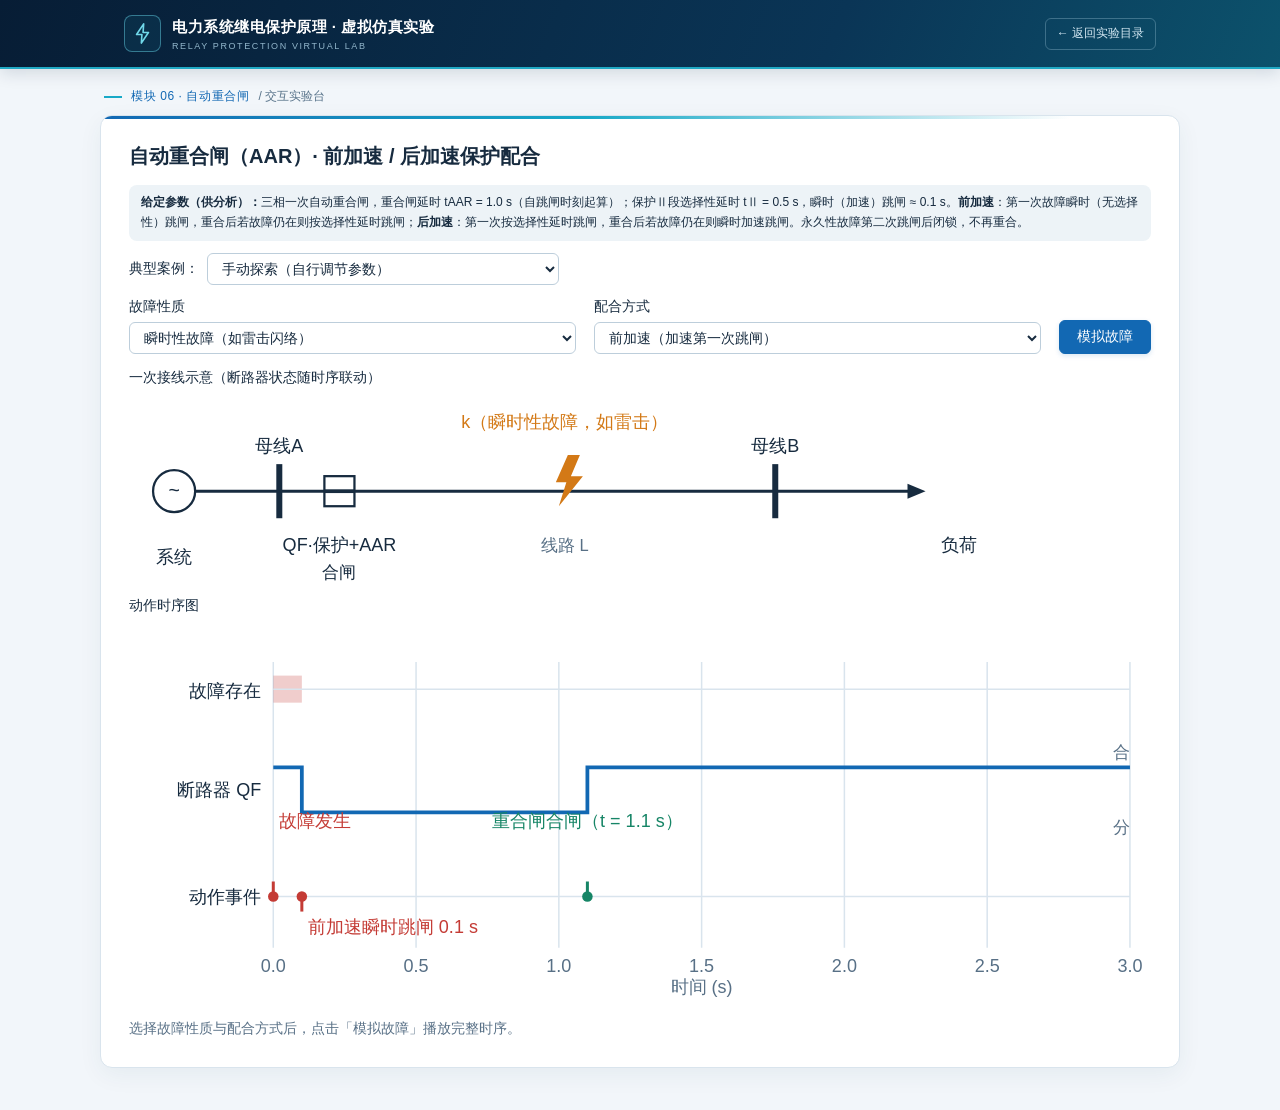
==== aar.html @ 5730e4c5 "feat: 增加仿真静态文件" ====
﻿<!doctype>
<html lang="zh-CN">
<head>
<meta charset="utf-8">
<meta name="viewport" content="width=device-width,initial-scale=1">
<meta name="theme-color" content="#08243f">
<title>自动重合闸与加速配合 · 电力系统继电保护原理虚拟仿真</title>
<style>
:root{--background:#f2f6fa;--foreground:#172b3f;--card:#fff;--card-foreground:#172b3f;--muted:#edf3f7;--muted-foreground:#587086;--primary:#1268b3;--primary-foreground:#fff;--border:#d9e4ed;--red:#c43b35;--green:#168566;--orange:#d37916;--accent:#e8f3fa;--accent-foreground:#172b3f;--viz-series-1:#1268b3;--viz-series-2:#e18a23;--viz-series-3:#168566;--viz-series-4:#8555b5;--viz-series-5:#d44b45;--viz-series-6:#168a9e}
*{box-sizing:border-box}
body{margin:0;padding:0 16px 42px;background:var(--background);color:var(--foreground);font-family:"Microsoft YaHei","PingFang SC",sans-serif;font-size:14px;line-height:1.65}
.lab-header{margin:0 -16px;background:linear-gradient(112deg,#071d35,#0a3556 65%,#0c526c);color:#fff;border-bottom:2px solid #20a9c4;box-shadow:0 4px 16px rgba(8,38,62,.14)}
.lab-header-inner{max-width:1080px;margin:auto;padding:15px 24px;display:flex;align-items:center;justify-content:space-between;gap:20px}
.lab-brand{display:flex;align-items:center;gap:11px}.lab-mark{width:37px;height:37px;display:grid;place-items:center;border:1px solid rgba(105,216,235,.45);border-radius:8px;color:#70d8e9;background:rgba(40,181,205,.09)}
.lab-brand b{display:block;font-size:15px;letter-spacing:.5px;font-weight:600}.lab-brand small{display:block;color:#92b6cb;font-size:9px;letter-spacing:1.6px;line-height:1.4}.lab-return{color:#d4e8f3;font-size:12px;text-decoration:none;border:1px solid rgba(180,215,230,.3);border-radius:6px;padding:5px 11px;white-space:nowrap;transition:.15s}.lab-return:hover{background:rgba(255,255,255,.1);border-color:#71d2e4}
.lab-subhead{max-width:1080px;margin:18px auto 0;padding:0 4px;display:flex;align-items:center;gap:9px;color:#58738a;font-size:12px}.lab-subhead:before{content:"";width:18px;height:2px;background:#18a9c7}.lab-subhead span{color:#1268b3;letter-spacing:.6px}
.wrap{max-width:1080px;margin:8px auto 0;background:var(--card);border:1px solid var(--border);border-radius:12px;padding:23px 28px 27px;box-shadow:0 7px 24px rgba(21,63,92,.06);position:relative;overflow:hidden}
.wrap:before{content:"";position:absolute;left:0;right:0;top:0;height:3px;background:linear-gradient(90deg,#1268b3,#18a9c7 45%,transparent 90%)}
h3{margin:3px 0 14px;font-size:20px;font-weight:600;line-height:1.45}.wrap>h3{padding-bottom:12px;border-bottom:1px solid var(--border);color:#103c60}
.text-small{font-size:12px}.text-muted{color:var(--muted-foreground)}.tabular-nums{font-variant-numeric:tabular-nums}.text-end{text-align:right}.text-nowrap{white-space:nowrap}
.table{width:100%;border-collapse:collapse;margin:5px 0 9px}.table-sm td,.table-sm th{padding:6px 9px;border-bottom:1px solid var(--border);text-align:left}.table-sm th{background:#f1f6fa;color:#35566e;font-weight:500}.table-sm tr:last-child td{border-bottom:0}.table-sm th.text-end,.table-sm td.text-end{text-align:right}
.form-range{width:100%;accent-color:var(--primary);cursor:pointer}.form-select{padding:6px 30px 6px 10px;border:1px solid #bdcedb;border-radius:6px;background:#fff;color:var(--foreground);font-family:inherit;font-size:14px;outline:none}.form-select:focus{border-color:var(--primary);box-shadow:0 0 0 3px rgba(18,104,179,.12)}
.form-check{display:inline-flex;align-items:center;gap:5px;cursor:pointer}.form-check-input{accent-color:var(--primary);width:15px;height:15px;margin:0}
.btn{padding:7px 17px;border:1px solid #bdcedb;border-radius:6px;background:#fff;color:var(--foreground);cursor:pointer;font-family:inherit;font-size:14px;transition:background .15s,border-color .15s,box-shadow .15s}.btn:hover{background:#edf5fa;border-color:#7ba9c5}.btn-primary{background:var(--primary);color:var(--primary-foreground);border-color:var(--primary);box-shadow:0 2px 5px rgba(18,104,179,.16)}.btn-primary:hover{background:#0d599c;border-color:#0d599c}.btn:focus-visible{outline:3px solid rgba(24,169,199,.28);outline-offset:2px}.btn-primary:disabled{opacity:.55;cursor:default}
input[type="number"],input[type="text"]{border:1px solid #bdcedb;border-radius:5px;padding:5px 8px;color:var(--foreground);font-family:inherit}input[type="number"]:focus,input[type="text"]:focus{outline:2px solid rgba(18,104,179,.15);border-color:var(--primary)}
@media(max-width:640px){body{padding:0 8px 26px}.lab-header{margin:0 -8px}.lab-header-inner{padding:12px 14px}.lab-brand b{font-size:13px}.lab-brand small{font-size:8px;letter-spacing:1px}.lab-mark{width:32px;height:32px}.lab-return{padding:4px 8px}.wrap{padding:19px 15px 22px}.wrap>h3{font-size:18px}.lab-subhead{padding:0 7px}.table-sm td,.table-sm th{padding:5px}}
</style>
</head>
<body>
<header class="lab-header"><div class="lab-header-inner">
  <div class="lab-brand"><span class="lab-mark"><svg width="23" height="23" viewBox="0 0 24 24" fill="none" aria-hidden="true"><path d="M13.2 2 5.8 13h5.6L10.8 22l7.4-11h-5.6L13.2 2Z" stroke="currentColor" stroke-width="1.7" stroke-linejoin="round"/></svg></span><span><b>电力系统继电保护原理 · 虚拟仿真实验</b><small>RELAY PROTECTION VIRTUAL LAB</small></span></div>
  <a class="lab-return" href="index.html">← 返回实验目录</a>
</div></header>
<div class="lab-subhead"><span>模块 06 · 自动重合闸</span> / 交互实验台</div>
<main class="wrap"><div id="aar-sim">
<style>
#aar-sim .aar-controls{display:flex;flex-wrap:wrap;gap:10px 18px;align-items:flex-end;margin:6px 0 12px}
#aar-sim .aar-field{display:flex;flex-direction:column;gap:4px;flex:1 1 170px;min-width:160px}
#aar-sim .aar-field>span{font-weight:500}
#aar-sim .aar-plabel{font-weight:500;margin:4px 0 6px}
#aar-sim .aar-conc{margin-top:10px;font-weight:500}
#aar-sim .aar-metrics{margin-top:8px;display:flex;flex-direction:column;gap:2px}
#aar-sim .aar-params{background:var(--muted);border-radius:8px;padding:8px 12px;margin:6px 0 12px}
#aar-sim svg{display:block;width:100%;height:auto}
</style>

<h3>自动重合闸（AAR）· 前加速 / 后加速保护配合</h3>

<div class="aar-params text-small"><b>给定参数（供分析）：</b>三相一次自动重合闸，重合闸延时 tAAR = 1.0 s（自跳闸时刻起算）；保护Ⅱ段选择性延时 tⅡ = 0.5 s，瞬时（加速）跳闸 ≈ 0.1 s。<b>前加速</b>：第一次故障瞬时（无选择性）跳闸，重合后若故障仍在则按选择性延时跳闸；<b>后加速</b>：第一次按选择性延时跳闸，重合后若故障仍在则瞬时加速跳闸。永久性故障第二次跳闸后闭锁，不再重合。</div>

<div style="display:flex;flex-wrap:wrap;gap:8px;align-items:center;margin:4px 0 10px">
  <span style="font-weight:500">典型案例：</span>
  <select class="form-select" id="aar-case">
    <option value="">手动探索（自行调节参数）</option>
    <option value="preT">案例1：前加速 + 瞬时性故障（快速恢复）</option>
    <option value="preP">案例2：前加速 + 永久性故障（二次延时跳闸）</option>
    <option value="postT">案例3：后加速 + 瞬时性故障</option>
    <option value="postP">案例4：后加速 + 永久性故障（加速跳闸闭锁）</option>
  </select>
  <span class="text-small" id="aar-case-note" style="flex:1 1 260px"></span>
</div>

<div class="aar-controls">
  <label class="aar-field"><span>故障性质</span>
    <select class="form-select" id="aar-ft">
      <option value="temp" selected>瞬时性故障（如雷击闪络）</option>
      <option value="perm">永久性故障（如倒杆断线）</option>
    </select></label>
  <label class="aar-field"><span>配合方式</span>
    <select class="form-select" id="aar-md">
      <option value="pre" selected>前加速（加速第一次跳闸）</option>
      <option value="post">后加速（加速第二次跳闸）</option>
    </select></label>
  <button type="button" class="btn btn-primary" id="aar-run">模拟故障</button>
</div>

<div class="aar-plabel">一次接线示意（断路器状态随时序联动）</div>
<div id="aar-diagram" role="img" aria-label="重合闸线路接线示意图"></div>
<div class="aar-plabel">动作时序图</div>
<div id="aar-chart" role="img" aria-label="故障、断路器与保护动作时序图"></div>
<div class="aar-metrics text-small" id="aar-metrics"></div>
<div class="aar-conc" id="aar-conc" aria-live="polite">选择故障性质与配合方式后，点击「模拟故障」播放完整时序。</div>
</div>
<script>
(function(){
function el(id){return document.getElementById(id);}
var ui={ft:el('aar-ft'),md:el('aar-md'),run:el('aar-run')};
var out={chart:el('aar-chart'),metrics:el('aar-metrics'),conc:el('aar-conc'),diagram:el('aar-diagram')};
var running=false;
var TMAX=3.0;

function scenario(ft,md){
  if(md==='pre'&&ft==='temp')return{
    fault:[[0,0.1]], qf:[[0,0.1,1],[0.1,1.1,0],[1.1,TMAX,1]],
    events:[{t:0,label:'故障发生',c:'var(--red)'},{t:0.1,label:'前加速瞬时跳闸 0.1 s',c:'var(--red)'},{t:1.1,label:'重合闸合闸（t = 1.1 s）',c:'var(--green)'}],
    first:'0.1 s（瞬时）',second:'—',result:'重合成功，恢复供电',total:'1.1 s'};
  if(md==='pre'&&ft==='perm')return{
    fault:[[0,1.6]], qf:[[0,0.1,1],[0.1,1.1,0],[1.1,1.6,1],[1.6,TMAX,0]],
    events:[{t:0,label:'故障发生',c:'var(--red)'},{t:0.1,label:'前加速瞬时跳闸 0.1 s',c:'var(--red)'},{t:1.1,label:'重合于永久性故障',c:'var(--orange)'},{t:1.6,label:'按选择性延时跳闸 1.6 s，闭锁',c:'var(--red)'}],
    first:'0.1 s（瞬时，无选择性）',second:'1.6 s（0.5 s 延时）',result:'重合失败，闭锁不再重合',total:'—'};
  if(md==='post'&&ft==='temp')return{
    fault:[[0,0.5]], qf:[[0,0.5,1],[0.5,1.5,0],[1.5,TMAX,1]],
    events:[{t:0,label:'故障发生',c:'var(--red)'},{t:0.5,label:'选择性延时跳闸 0.5 s',c:'var(--red)'},{t:1.5,label:'重合闸合闸（t = 1.5 s）',c:'var(--green)'}],
    first:'0.5 s（选择性延时）',second:'—',result:'重合成功，恢复供电',total:'1.5 s'};
  return{
    fault:[[0,1.6]], qf:[[0,0.5,1],[0.5,1.5,0],[1.5,1.6,1],[1.6,TMAX,0]],
    events:[{t:0,label:'故障发生',c:'var(--red)'},{t:0.5,label:'选择性延时跳闸 0.5 s',c:'var(--red)'},{t:1.5,label:'重合于永久性故障',c:'var(--orange)'},{t:1.6,label:'后加速瞬时跳闸 1.6 s，闭锁',c:'var(--red)'}],
    first:'0.5 s（选择性延时）',second:'1.6 s（重合后再经 0.1 s）',result:'重合失败，闭锁不再重合',total:'—'};
}

function renderDiagram(sc,cursor){
  var closed=true;
  if(cursor!==null){
    sc.qf.forEach(function(seg){ if(cursor>=seg[0]&&cursor<seg[1])closed=seg[2]===1; });
  }
  var y=64, perm=ui.ft.value==='perm';
  var showFault=perm||cursor===null;
  if(!perm&&cursor!==null)sc.fault.forEach(function(f){if(cursor>=f[0]&&cursor<f[1])showFault=true;});
  var col=closed?'var(--foreground)':'var(--red)';
  var blade=closed?'M130,'+y+' L150,'+y:'M130,'+y+' L146,48';
  var s='<svg viewBox="0 0 680 130" role="img" aria-label="重合闸线路接线图">';
  s+='<circle cx="30" cy="'+y+'" r="14" fill="none" stroke="var(--foreground)" stroke-width="1.5"/>';
  s+='<text x="30" y="'+(y+4)+'" text-anchor="middle" font-size="13" fill="var(--foreground)">~</text>';
  s+='<text x="30" y="112" text-anchor="middle" font-size="12" fill="var(--foreground)">系统</text>';
  s+='<line x1="44" y1="'+y+'" x2="100" y2="'+y+'" stroke="var(--foreground)" stroke-width="2"/>';
  s+='<line x1="100" y1="46" x2="100" y2="82" stroke="var(--foreground)" stroke-width="4"/>';
  s+='<text x="100" y="38" text-anchor="middle" font-size="12" fill="var(--foreground)">母线A</text>';
  s+='<line x1="100" y1="'+y+'" x2="130" y2="'+y+'" stroke="var(--foreground)" stroke-width="2"/>';
  s+='<rect x="130" y="'+(y-10)+'" width="20" height="20" fill="none" stroke="'+col+'" stroke-width="1.5"/>';
  s+='<path d="'+blade+'" stroke="'+col+'" stroke-width="2.5" fill="none"/>';
  s+='<text x="140" y="104" text-anchor="middle" font-size="12" fill="var(--foreground)">QF·保护+AAR</text>';
  s+='<text x="140" y="122" text-anchor="middle" font-size="11" fill="'+col+'">'+(closed?'合闸':'分闸')+'</text>';
  s+='<line x1="150" y1="'+y+'" x2="430" y2="'+y+'" stroke="var(--foreground)" stroke-width="2"/>';
  s+='<text x="290" y="104" text-anchor="middle" font-size="11" fill="var(--muted-foreground)">线路 L</text>';
  s+='<line x1="430" y1="46" x2="430" y2="82" stroke="var(--foreground)" stroke-width="4"/>';
  s+='<text x="430" y="38" text-anchor="middle" font-size="12" fill="var(--foreground)">母线B</text>';
  s+='<line x1="430" y1="'+y+'" x2="520" y2="'+y+'" stroke="var(--foreground)" stroke-width="2"/>';
  s+='<polygon points="530,'+y+' 518,'+(y-5)+' 518,'+(y+5)+'" fill="var(--foreground)"/>';
  s+='<text x="552" y="104" text-anchor="middle" font-size="12" fill="var(--foreground)">负荷</text>';
  if(perm){
    s+='<line x1="284" y1="'+(y-7)+'" x2="296" y2="'+(y+7)+'" stroke="var(--red)" stroke-width="2.5"/>';
    s+='<line x1="284" y1="'+(y+7)+'" x2="296" y2="'+(y-7)+'" stroke="var(--red)" stroke-width="2.5"/>';
    s+='<text x="290" y="22" text-anchor="middle" font-size="12" fill="var(--red)">k（永久性故障）</text>';
  }else if(showFault){
    s+='<polygon points="292,'+(y-24)+' 284,'+(y-6)+' 291,'+(y-6)+' 286,'+(y+10)+' 302,'+(y-10)+' 294,'+(y-10)+' 300,'+(y-24)+'" fill="var(--orange)"/>';
    s+='<text x="290" y="22" text-anchor="middle" font-size="12" fill="var(--orange)">k（瞬时性故障，如雷击）</text>';
  }
  s+='</svg>';
  out.diagram.innerHTML=s;
}

function render(sc,cursor){
  renderDiagram(sc,cursor);
  var W=680,H=250,ml=96,mr=14,mt=26,mb=34;
  function px(t){return ml+t/TMAX*(W-ml-mr);}
  var yFault=44, yQfHi=96, yQfLo=126, yEvt=182;
  var s='<svg viewBox="0 0 '+W+' '+H+'" role="img" aria-label="动作时序图">';
  var i;
  for(i=0;i<=6;i++){
    var t=i*0.5;
    s+='<line x1="'+px(t)+'" y1="'+mt+'" x2="'+px(t)+'" y2="'+(H-mb)+'" stroke="var(--border)" stroke-width="1"/>';
    s+='<text x="'+px(t)+'" y="'+(H-mb+16)+'" text-anchor="middle" font-size="12" fill="var(--muted-foreground)">'+t.toFixed(1)+'</text>';
  }
  s+='<text x="'+((ml+W-mr)/2)+'" y="'+(H-4)+'" text-anchor="middle" font-size="12" fill="var(--muted-foreground)">时间 (s)</text>';
  s+='<text x="'+(ml-8)+'" y="'+(yFault+5)+'" text-anchor="end" font-size="12" fill="var(--foreground)">故障存在</text>';
  s+='<text x="'+(ml-8)+'" y="'+((yQfHi+yQfLo)/2+4)+'" text-anchor="end" font-size="12" fill="var(--foreground)">断路器 QF</text>';
  s+='<text x="'+(ml-8)+'" y="'+(yEvt+4)+'" text-anchor="end" font-size="12" fill="var(--foreground)">动作事件</text>';
  sc.fault.forEach(function(f){
    s+='<rect x="'+px(f[0])+'" y="'+(yFault-9)+'" width="'+(px(f[1])-px(f[0]))+'" height="18" fill="var(--red)" fill-opacity="0.25"/>';
  });
  s+='<line x1="'+ml+'" y1="'+yFault+'" x2="'+(W-mr)+'" y2="'+yFault+'" stroke="var(--border)" stroke-width="1"/>';
  var d='';
  sc.qf.forEach(function(seg,i){
    var y=seg[2]?yQfHi:yQfLo;
    if(i===0){d='M'+px(seg[0])+','+y;}else{d+='L'+px(seg[0])+','+y;}
    d+='L'+px(seg[1])+','+y;
  });
  s+='<path d="'+d+'" fill="none" stroke="var(--viz-series-1)" stroke-width="2.5"/>';
  s+='<text x="'+(W-mr)+'" y="'+(yQfHi-6)+'" text-anchor="end" font-size="11" fill="var(--muted-foreground)">合</text>';
  s+='<text x="'+(W-mr)+'" y="'+(yQfLo+14)+'" text-anchor="end" font-size="11" fill="var(--muted-foreground)">分</text>';
  s+='<line x1="'+ml+'" y1="'+yEvt+'" x2="'+(W-mr)+'" y2="'+yEvt+'" stroke="var(--border)" stroke-width="1"/>';
  sc.events.forEach(function(ev,i){
    var show=cursor===null||ev.t<=cursor;
    if(!show)return;
    var up=i%2===0;
    var ly=up?(yEvt-46):(yEvt+24);
    s+='<line x1="'+px(ev.t)+'" y1="'+yEvt+'" x2="'+px(ev.t)+'" y2="'+(up?(yEvt-10):(yEvt+10))+'" stroke="'+ev.c+'" stroke-width="2"/>';
    s+='<circle cx="'+px(ev.t)+'" cy="'+yEvt+'" r="3.5" fill="'+ev.c+'"/>';
    var anch=px(ev.t)>W-mr-90?'end':(px(ev.t)<ml+70?'start':'middle');
    var tx=anch==='end'?px(ev.t)-4:(anch==='start'?px(ev.t)+4:px(ev.t));
    s+='<text x="'+tx+'" y="'+ly+'" text-anchor="'+anch+'" font-size="12" fill="'+ev.c+'">'+ev.label+'</text>';
  });
  if(cursor!==null){
    s+='<line x1="'+px(cursor)+'" y1="'+mt+'" x2="'+px(cursor)+'" y2="'+(H-mb)+'" stroke="var(--foreground)" stroke-opacity="0.5" stroke-width="1.5"/>';
  }
  s+='</svg>';
  out.chart.innerHTML=s;
}

function analysis(sc,ft,md){
  out.metrics.innerHTML='<div>第一次故障切除时间：<b>'+sc.first+'</b>'+(sc.second==='—'?'':'；第二次故障切除时刻（自初次故障起）：<b>'+sc.second+'</b>')+'</div>'+
    '<div>重合结果：<b>'+sc.result+'</b>'+(sc.total==='—'?'':'；恢复正常供电用时 ≈ '+sc.total)+'</div>';
  var t;
  if(md==='pre'&&ft==='temp')t='前加速 + 瞬时性故障：第一次跳闸无延时，全线快速切除，重合成功——前加速的优点是快速，代价是第一次跳闸无选择性（可能越级、扩大瞬时停电范围）。';
  else if(md==='pre')t='前加速 + 永久性故障：第一次仍瞬时跳闸，但重合后需按选择性 0.5 s 延时再次跳闸——永久性故障切除变慢，且重合于故障对设备冲击大，这是前加速的缺点。';
  else if(ft==='temp')t='后加速 + 瞬时性故障：第一次按选择性 0.5 s 延时跳闸，保证了选择性，但瞬时性故障切除较慢、重合成功也相应推迟。';
  else t='后加速 + 永久性故障：第一次按选择性跳闸，重合后故障仍在则瞬时加速跳闸并闭锁——既有选择性，又能快速切除永久性故障，是 35 kV 以上线路常用方式。';
  out.conc.style.color='var(--foreground)';
  out.conc.textContent=t;
}
function refresh(){
  var sc=scenario(ui.ft.value,ui.md.value);
  render(sc,null);
  out.metrics.innerHTML='';
  out.conc.style.color='var(--muted-foreground)';
  out.conc.textContent='选择故障性质与配合方式后，点击「模拟故障」播放完整时序。';
}
function runSim(){
  if(running)return;
  running=true;ui.run.disabled=true;
  var ft=ui.ft.value, md=ui.md.value;
  var sc=scenario(ft,md);
  out.metrics.innerHTML='';
  out.conc.style.color='var(--foreground)';
  out.conc.textContent='时序播放中……';
  var dur=4200;
  var reduce=window.matchMedia&&window.matchMedia('(prefers-reduced-motion: reduce)').matches;
  if(reduce){render(sc,TMAX);analysis(sc,ft,md);running=false;ui.run.disabled=false;return;}
  var start=null;
  function frame(ts){
    if(start===null)start=ts;
    var cursor=Math.min((ts-start)/dur*TMAX,TMAX);
    render(sc,cursor);
    if(cursor<TMAX){requestAnimationFrame(frame);}
    else{analysis(sc,ft,md);running=false;ui.run.disabled=false;}
  }
  requestAnimationFrame(frame);
}
ui.ft.addEventListener('change',refresh);
ui.md.addEventListener('change',refresh);
var CASES={
  preT:{v:{ft:'temp',md:'pre'},note:'观察要点：第一次 0.1 s 瞬时跳闸，1.1 s 重合成功。前加速用“无选择性”换取全线快速切除。思考：哪些网络允许这样牺牲选择性？'},
  preP:{v:{ft:'perm',md:'pre'},note:'观察要点：重合于永久性故障后，第二次只能按选择性 0.5 s 延时跳闸，切除反而变慢，且重合冲击一次设备。思考：为什么前加速不适合高电压等级主网？'},
  postT:{v:{ft:'temp',md:'post'},note:'观察要点：第一次按选择性 0.5 s 跳闸，重合成功。与案例1对比：恢复供电慢了多少？选择性得到了什么保证？'},
  postP:{v:{ft:'perm',md:'post'},note:'观察要点：重合后故障仍在，后加速经约 0.1 s 跳闸并闭锁。对比案例2：第二次故障持续时间由 0.5 s 缩短到 0.1 s。思考：为什么后加速应用更广？'}
};
var caseEl=el('aar-case'), caseNote=el('aar-case-note');
caseEl.addEventListener('change',function(){
  var v=caseEl.value;
  if(!v){caseNote.textContent='';return;}
  var P=CASES[v];
  ui.ft.value=P.v.ft; ui.md.value=P.v.md;
  caseNote.textContent=P.note;
  refresh(); runSim();
});
ui.run.addEventListener('click',runSim);
refresh();
})();
</script>

</main>
</body>
</html>
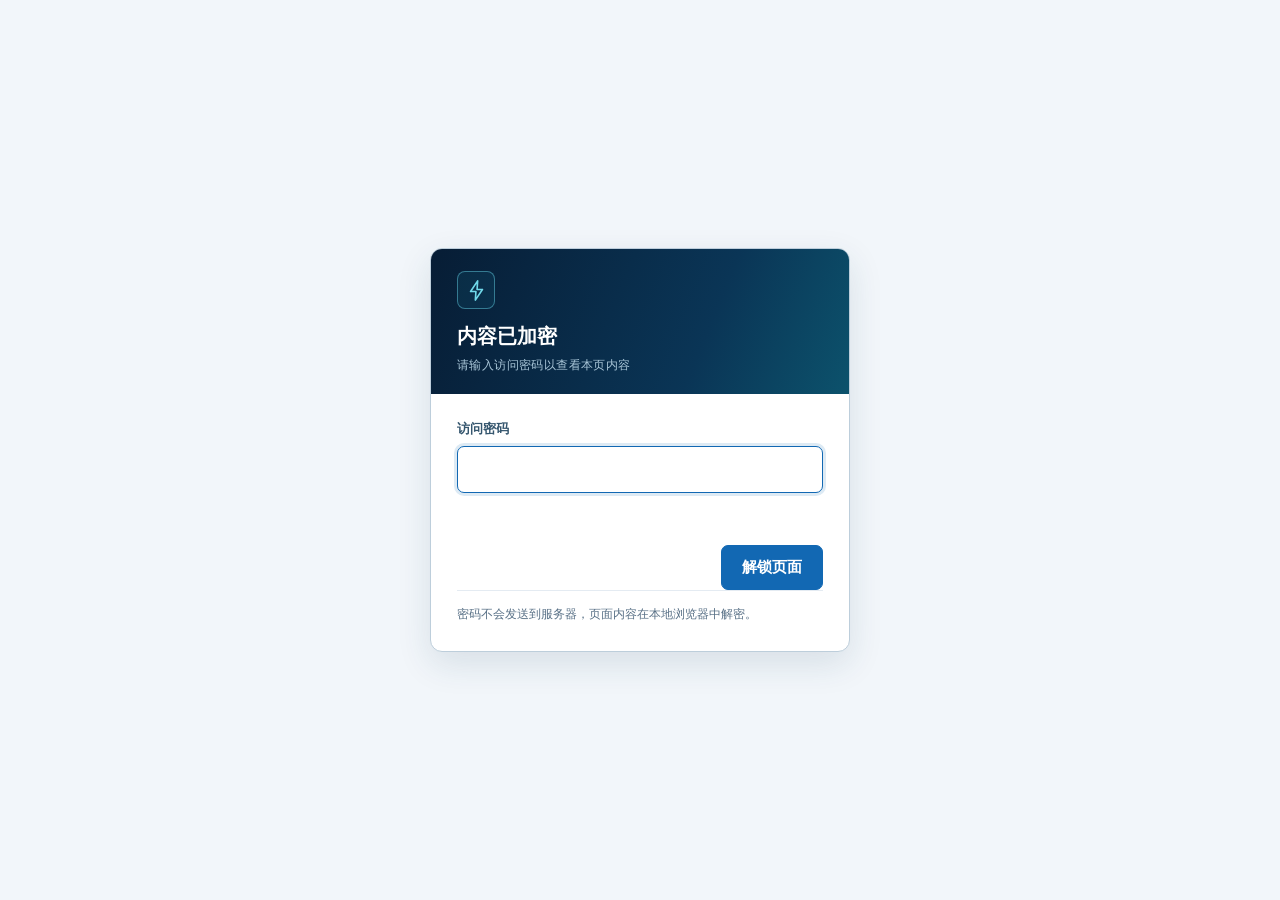
==== commit b711ed77: "feat: 推送加密版本" ====
--- a/aar.html
+++ b/aar.html
@@ -1,263 +1,36 @@
-﻿<!doctype>
+<!doctype html>
 <html lang="zh-CN">
 <head>
 <meta charset="utf-8">
 <meta name="viewport" content="width=device-width,initial-scale=1">
-<meta name="theme-color" content="#08243f">
-<title>自动重合闸与加速配合 · 电力系统继电保护原理虚拟仿真</title>
-<style>
-:root{--background:#f2f6fa;--foreground:#172b3f;--card:#fff;--card-foreground:#172b3f;--muted:#edf3f7;--muted-foreground:#587086;--primary:#1268b3;--primary-foreground:#fff;--border:#d9e4ed;--red:#c43b35;--green:#168566;--orange:#d37916;--accent:#e8f3fa;--accent-foreground:#172b3f;--viz-series-1:#1268b3;--viz-series-2:#e18a23;--viz-series-3:#168566;--viz-series-4:#8555b5;--viz-series-5:#d44b45;--viz-series-6:#168a9e}
-*{box-sizing:border-box}
-body{margin:0;padding:0 16px 42px;background:var(--background);color:var(--foreground);font-family:"Microsoft YaHei","PingFang SC",sans-serif;font-size:14px;line-height:1.65}
-.lab-header{margin:0 -16px;background:linear-gradient(112deg,#071d35,#0a3556 65%,#0c526c);color:#fff;border-bottom:2px solid #20a9c4;box-shadow:0 4px 16px rgba(8,38,62,.14)}
-.lab-header-inner{max-width:1080px;margin:auto;padding:15px 24px;display:flex;align-items:center;justify-content:space-between;gap:20px}
-.lab-brand{display:flex;align-items:center;gap:11px}.lab-mark{width:37px;height:37px;display:grid;place-items:center;border:1px solid rgba(105,216,235,.45);border-radius:8px;color:#70d8e9;background:rgba(40,181,205,.09)}
-.lab-brand b{display:block;font-size:15px;letter-spacing:.5px;font-weight:600}.lab-brand small{display:block;color:#92b6cb;font-size:9px;letter-spacing:1.6px;line-height:1.4}.lab-return{color:#d4e8f3;font-size:12px;text-decoration:none;border:1px solid rgba(180,215,230,.3);border-radius:6px;padding:5px 11px;white-space:nowrap;transition:.15s}.lab-return:hover{background:rgba(255,255,255,.1);border-color:#71d2e4}
-.lab-subhead{max-width:1080px;margin:18px auto 0;padding:0 4px;display:flex;align-items:center;gap:9px;color:#58738a;font-size:12px}.lab-subhead:before{content:"";width:18px;height:2px;background:#18a9c7}.lab-subhead span{color:#1268b3;letter-spacing:.6px}
-.wrap{max-width:1080px;margin:8px auto 0;background:var(--card);border:1px solid var(--border);border-radius:12px;padding:23px 28px 27px;box-shadow:0 7px 24px rgba(21,63,92,.06);position:relative;overflow:hidden}
-.wrap:before{content:"";position:absolute;left:0;right:0;top:0;height:3px;background:linear-gradient(90deg,#1268b3,#18a9c7 45%,transparent 90%)}
-h3{margin:3px 0 14px;font-size:20px;font-weight:600;line-height:1.45}.wrap>h3{padding-bottom:12px;border-bottom:1px solid var(--border);color:#103c60}
-.text-small{font-size:12px}.text-muted{color:var(--muted-foreground)}.tabular-nums{font-variant-numeric:tabular-nums}.text-end{text-align:right}.text-nowrap{white-space:nowrap}
-.table{width:100%;border-collapse:collapse;margin:5px 0 9px}.table-sm td,.table-sm th{padding:6px 9px;border-bottom:1px solid var(--border);text-align:left}.table-sm th{background:#f1f6fa;color:#35566e;font-weight:500}.table-sm tr:last-child td{border-bottom:0}.table-sm th.text-end,.table-sm td.text-end{text-align:right}
-.form-range{width:100%;accent-color:var(--primary);cursor:pointer}.form-select{padding:6px 30px 6px 10px;border:1px solid #bdcedb;border-radius:6px;background:#fff;color:var(--foreground);font-family:inherit;font-size:14px;outline:none}.form-select:focus{border-color:var(--primary);box-shadow:0 0 0 3px rgba(18,104,179,.12)}
-.form-check{display:inline-flex;align-items:center;gap:5px;cursor:pointer}.form-check-input{accent-color:var(--primary);width:15px;height:15px;margin:0}
-.btn{padding:7px 17px;border:1px solid #bdcedb;border-radius:6px;background:#fff;color:var(--foreground);cursor:pointer;font-family:inherit;font-size:14px;transition:background .15s,border-color .15s,box-shadow .15s}.btn:hover{background:#edf5fa;border-color:#7ba9c5}.btn-primary{background:var(--primary);color:var(--primary-foreground);border-color:var(--primary);box-shadow:0 2px 5px rgba(18,104,179,.16)}.btn-primary:hover{background:#0d599c;border-color:#0d599c}.btn:focus-visible{outline:3px solid rgba(24,169,199,.28);outline-offset:2px}.btn-primary:disabled{opacity:.55;cursor:default}
-input[type="number"],input[type="text"]{border:1px solid #bdcedb;border-radius:5px;padding:5px 8px;color:var(--foreground);font-family:inherit}input[type="number"]:focus,input[type="text"]:focus{outline:2px solid rgba(18,104,179,.15);border-color:var(--primary)}
-@media(max-width:640px){body{padding:0 8px 26px}.lab-header{margin:0 -8px}.lab-header-inner{padding:12px 14px}.lab-brand b{font-size:13px}.lab-brand small{font-size:8px;letter-spacing:1px}.lab-mark{width:32px;height:32px}.lab-return{padding:4px 8px}.wrap{padding:19px 15px 22px}.wrap>h3{font-size:18px}.lab-subhead{padding:0 7px}.table-sm td,.table-sm th{padding:5px}}
-</style>
+<meta name="robots" content="noindex,nofollow">
+<title>受保护页面 · 电力系统继电保护原理虚拟仿真</title>
+<link rel="stylesheet" href="assets/gate.css">
 </head>
 <body>
-<header class="lab-header"><div class="lab-header-inner">
-  <div class="lab-brand"><span class="lab-mark"><svg width="23" height="23" viewBox="0 0 24 24" fill="none" aria-hidden="true"><path d="M13.2 2 5.8 13h5.6L10.8 22l7.4-11h-5.6L13.2 2Z" stroke="currentColor" stroke-width="1.7" stroke-linejoin="round"/></svg></span><span><b>电力系统继电保护原理 · 虚拟仿真实验</b><small>RELAY PROTECTION VIRTUAL LAB</small></span></div>
-  <a class="lab-return" href="index.html">← 返回实验目录</a>
-</div></header>
-<div class="lab-subhead"><span>模块 06 · 自动重合闸</span> / 交互实验台</div>
-<main class="wrap"><div id="aar-sim">
-<style>
-#aar-sim .aar-controls{display:flex;flex-wrap:wrap;gap:10px 18px;align-items:flex-end;margin:6px 0 12px}
-#aar-sim .aar-field{display:flex;flex-direction:column;gap:4px;flex:1 1 170px;min-width:160px}
-#aar-sim .aar-field>span{font-weight:500}
-#aar-sim .aar-plabel{font-weight:500;margin:4px 0 6px}
-#aar-sim .aar-conc{margin-top:10px;font-weight:500}
-#aar-sim .aar-metrics{margin-top:8px;display:flex;flex-direction:column;gap:2px}
-#aar-sim .aar-params{background:var(--muted);border-radius:8px;padding:8px 12px;margin:6px 0 12px}
-#aar-sim svg{display:block;width:100%;height:auto}
-</style>
-
-<h3>自动重合闸（AAR）· 前加速 / 后加速保护配合</h3>
-
-<div class="aar-params text-small"><b>给定参数（供分析）：</b>三相一次自动重合闸，重合闸延时 tAAR = 1.0 s（自跳闸时刻起算）；保护Ⅱ段选择性延时 tⅡ = 0.5 s，瞬时（加速）跳闸 ≈ 0.1 s。<b>前加速</b>：第一次故障瞬时（无选择性）跳闸，重合后若故障仍在则按选择性延时跳闸；<b>后加速</b>：第一次按选择性延时跳闸，重合后若故障仍在则瞬时加速跳闸。永久性故障第二次跳闸后闭锁，不再重合。</div>
-
-<div style="display:flex;flex-wrap:wrap;gap:8px;align-items:center;margin:4px 0 10px">
-  <span style="font-weight:500">典型案例：</span>
-  <select class="form-select" id="aar-case">
-    <option value="">手动探索（自行调节参数）</option>
-    <option value="preT">案例1：前加速 + 瞬时性故障（快速恢复）</option>
-    <option value="preP">案例2：前加速 + 永久性故障（二次延时跳闸）</option>
-    <option value="postT">案例3：后加速 + 瞬时性故障</option>
-    <option value="postP">案例4：后加速 + 永久性故障（加速跳闸闭锁）</option>
-  </select>
-  <span class="text-small" id="aar-case-note" style="flex:1 1 260px"></span>
-</div>
-
-<div class="aar-controls">
-  <label class="aar-field"><span>故障性质</span>
-    <select class="form-select" id="aar-ft">
-      <option value="temp" selected>瞬时性故障（如雷击闪络）</option>
-      <option value="perm">永久性故障（如倒杆断线）</option>
-    </select></label>
-  <label class="aar-field"><span>配合方式</span>
-    <select class="form-select" id="aar-md">
-      <option value="pre" selected>前加速（加速第一次跳闸）</option>
-      <option value="post">后加速（加速第二次跳闸）</option>
-    </select></label>
-  <button type="button" class="btn btn-primary" id="aar-run">模拟故障</button>
-</div>
-
-<div class="aar-plabel">一次接线示意（断路器状态随时序联动）</div>
-<div id="aar-diagram" role="img" aria-label="重合闸线路接线示意图"></div>
-<div class="aar-plabel">动作时序图</div>
-<div id="aar-chart" role="img" aria-label="故障、断路器与保护动作时序图"></div>
-<div class="aar-metrics text-small" id="aar-metrics"></div>
-<div class="aar-conc" id="aar-conc" aria-live="polite">选择故障性质与配合方式后，点击「模拟故障」播放完整时序。</div>
-</div>
-<script>
-(function(){
-function el(id){return document.getElementById(id);}
-var ui={ft:el('aar-ft'),md:el('aar-md'),run:el('aar-run')};
-var out={chart:el('aar-chart'),metrics:el('aar-metrics'),conc:el('aar-conc'),diagram:el('aar-diagram')};
-var running=false;
-var TMAX=3.0;
-
-function scenario(ft,md){
-  if(md==='pre'&&ft==='temp')return{
-    fault:[[0,0.1]], qf:[[0,0.1,1],[0.1,1.1,0],[1.1,TMAX,1]],
-    events:[{t:0,label:'故障发生',c:'var(--red)'},{t:0.1,label:'前加速瞬时跳闸 0.1 s',c:'var(--red)'},{t:1.1,label:'重合闸合闸（t = 1.1 s）',c:'var(--green)'}],
-    first:'0.1 s（瞬时）',second:'—',result:'重合成功，恢复供电',total:'1.1 s'};
-  if(md==='pre'&&ft==='perm')return{
-    fault:[[0,1.6]], qf:[[0,0.1,1],[0.1,1.1,0],[1.1,1.6,1],[1.6,TMAX,0]],
-    events:[{t:0,label:'故障发生',c:'var(--red)'},{t:0.1,label:'前加速瞬时跳闸 0.1 s',c:'var(--red)'},{t:1.1,label:'重合于永久性故障',c:'var(--orange)'},{t:1.6,label:'按选择性延时跳闸 1.6 s，闭锁',c:'var(--red)'}],
-    first:'0.1 s（瞬时，无选择性）',second:'1.6 s（0.5 s 延时）',result:'重合失败，闭锁不再重合',total:'—'};
-  if(md==='post'&&ft==='temp')return{
-    fault:[[0,0.5]], qf:[[0,0.5,1],[0.5,1.5,0],[1.5,TMAX,1]],
-    events:[{t:0,label:'故障发生',c:'var(--red)'},{t:0.5,label:'选择性延时跳闸 0.5 s',c:'var(--red)'},{t:1.5,label:'重合闸合闸（t = 1.5 s）',c:'var(--green)'}],
-    first:'0.5 s（选择性延时）',second:'—',result:'重合成功，恢复供电',total:'1.5 s'};
-  return{
-    fault:[[0,1.6]], qf:[[0,0.5,1],[0.5,1.5,0],[1.5,1.6,1],[1.6,TMAX,0]],
-    events:[{t:0,label:'故障发生',c:'var(--red)'},{t:0.5,label:'选择性延时跳闸 0.5 s',c:'var(--red)'},{t:1.5,label:'重合于永久性故障',c:'var(--orange)'},{t:1.6,label:'后加速瞬时跳闸 1.6 s，闭锁',c:'var(--red)'}],
-    first:'0.5 s（选择性延时）',second:'1.6 s（重合后再经 0.1 s）',result:'重合失败，闭锁不再重合',total:'—'};
-}
-
-function renderDiagram(sc,cursor){
-  var closed=true;
-  if(cursor!==null){
-    sc.qf.forEach(function(seg){ if(cursor>=seg[0]&&cursor<seg[1])closed=seg[2]===1; });
-  }
-  var y=64, perm=ui.ft.value==='perm';
-  var showFault=perm||cursor===null;
-  if(!perm&&cursor!==null)sc.fault.forEach(function(f){if(cursor>=f[0]&&cursor<f[1])showFault=true;});
-  var col=closed?'var(--foreground)':'var(--red)';
-  var blade=closed?'M130,'+y+' L150,'+y:'M130,'+y+' L146,48';
-  var s='<svg viewBox="0 0 680 130" role="img" aria-label="重合闸线路接线图">';
-  s+='<circle cx="30" cy="'+y+'" r="14" fill="none" stroke="var(--foreground)" stroke-width="1.5"/>';
-  s+='<text x="30" y="'+(y+4)+'" text-anchor="middle" font-size="13" fill="var(--foreground)">~</text>';
-  s+='<text x="30" y="112" text-anchor="middle" font-size="12" fill="var(--foreground)">系统</text>';
-  s+='<line x1="44" y1="'+y+'" x2="100" y2="'+y+'" stroke="var(--foreground)" stroke-width="2"/>';
-  s+='<line x1="100" y1="46" x2="100" y2="82" stroke="var(--foreground)" stroke-width="4"/>';
-  s+='<text x="100" y="38" text-anchor="middle" font-size="12" fill="var(--foreground)">母线A</text>';
-  s+='<line x1="100" y1="'+y+'" x2="130" y2="'+y+'" stroke="var(--foreground)" stroke-width="2"/>';
-  s+='<rect x="130" y="'+(y-10)+'" width="20" height="20" fill="none" stroke="'+col+'" stroke-width="1.5"/>';
-  s+='<path d="'+blade+'" stroke="'+col+'" stroke-width="2.5" fill="none"/>';
-  s+='<text x="140" y="104" text-anchor="middle" font-size="12" fill="var(--foreground)">QF·保护+AAR</text>';
-  s+='<text x="140" y="122" text-anchor="middle" font-size="11" fill="'+col+'">'+(closed?'合闸':'分闸')+'</text>';
-  s+='<line x1="150" y1="'+y+'" x2="430" y2="'+y+'" stroke="var(--foreground)" stroke-width="2"/>';
-  s+='<text x="290" y="104" text-anchor="middle" font-size="11" fill="var(--muted-foreground)">线路 L</text>';
-  s+='<line x1="430" y1="46" x2="430" y2="82" stroke="var(--foreground)" stroke-width="4"/>';
-  s+='<text x="430" y="38" text-anchor="middle" font-size="12" fill="var(--foreground)">母线B</text>';
-  s+='<line x1="430" y1="'+y+'" x2="520" y2="'+y+'" stroke="var(--foreground)" stroke-width="2"/>';
-  s+='<polygon points="530,'+y+' 518,'+(y-5)+' 518,'+(y+5)+'" fill="var(--foreground)"/>';
-  s+='<text x="552" y="104" text-anchor="middle" font-size="12" fill="var(--foreground)">负荷</text>';
-  if(perm){
-    s+='<line x1="284" y1="'+(y-7)+'" x2="296" y2="'+(y+7)+'" stroke="var(--red)" stroke-width="2.5"/>';
-    s+='<line x1="284" y1="'+(y+7)+'" x2="296" y2="'+(y-7)+'" stroke="var(--red)" stroke-width="2.5"/>';
-    s+='<text x="290" y="22" text-anchor="middle" font-size="12" fill="var(--red)">k（永久性故障）</text>';
-  }else if(showFault){
-    s+='<polygon points="292,'+(y-24)+' 284,'+(y-6)+' 291,'+(y-6)+' 286,'+(y+10)+' 302,'+(y-10)+' 294,'+(y-10)+' 300,'+(y-24)+'" fill="var(--orange)"/>';
-    s+='<text x="290" y="22" text-anchor="middle" font-size="12" fill="var(--orange)">k（瞬时性故障，如雷击）</text>';
-  }
-  s+='</svg>';
-  out.diagram.innerHTML=s;
-}
-
-function render(sc,cursor){
-  renderDiagram(sc,cursor);
-  var W=680,H=250,ml=96,mr=14,mt=26,mb=34;
-  function px(t){return ml+t/TMAX*(W-ml-mr);}
-  var yFault=44, yQfHi=96, yQfLo=126, yEvt=182;
-  var s='<svg viewBox="0 0 '+W+' '+H+'" role="img" aria-label="动作时序图">';
-  var i;
-  for(i=0;i<=6;i++){
-    var t=i*0.5;
-    s+='<line x1="'+px(t)+'" y1="'+mt+'" x2="'+px(t)+'" y2="'+(H-mb)+'" stroke="var(--border)" stroke-width="1"/>';
-    s+='<text x="'+px(t)+'" y="'+(H-mb+16)+'" text-anchor="middle" font-size="12" fill="var(--muted-foreground)">'+t.toFixed(1)+'</text>';
-  }
-  s+='<text x="'+((ml+W-mr)/2)+'" y="'+(H-4)+'" text-anchor="middle" font-size="12" fill="var(--muted-foreground)">时间 (s)</text>';
-  s+='<text x="'+(ml-8)+'" y="'+(yFault+5)+'" text-anchor="end" font-size="12" fill="var(--foreground)">故障存在</text>';
-  s+='<text x="'+(ml-8)+'" y="'+((yQfHi+yQfLo)/2+4)+'" text-anchor="end" font-size="12" fill="var(--foreground)">断路器 QF</text>';
-  s+='<text x="'+(ml-8)+'" y="'+(yEvt+4)+'" text-anchor="end" font-size="12" fill="var(--foreground)">动作事件</text>';
-  sc.fault.forEach(function(f){
-    s+='<rect x="'+px(f[0])+'" y="'+(yFault-9)+'" width="'+(px(f[1])-px(f[0]))+'" height="18" fill="var(--red)" fill-opacity="0.25"/>';
-  });
-  s+='<line x1="'+ml+'" y1="'+yFault+'" x2="'+(W-mr)+'" y2="'+yFault+'" stroke="var(--border)" stroke-width="1"/>';
-  var d='';
-  sc.qf.forEach(function(seg,i){
-    var y=seg[2]?yQfHi:yQfLo;
-    if(i===0){d='M'+px(seg[0])+','+y;}else{d+='L'+px(seg[0])+','+y;}
-    d+='L'+px(seg[1])+','+y;
-  });
-  s+='<path d="'+d+'" fill="none" stroke="var(--viz-series-1)" stroke-width="2.5"/>';
-  s+='<text x="'+(W-mr)+'" y="'+(yQfHi-6)+'" text-anchor="end" font-size="11" fill="var(--muted-foreground)">合</text>';
-  s+='<text x="'+(W-mr)+'" y="'+(yQfLo+14)+'" text-anchor="end" font-size="11" fill="var(--muted-foreground)">分</text>';
-  s+='<line x1="'+ml+'" y1="'+yEvt+'" x2="'+(W-mr)+'" y2="'+yEvt+'" stroke="var(--border)" stroke-width="1"/>';
-  sc.events.forEach(function(ev,i){
-    var show=cursor===null||ev.t<=cursor;
-    if(!show)return;
-    var up=i%2===0;
-    var ly=up?(yEvt-46):(yEvt+24);
-    s+='<line x1="'+px(ev.t)+'" y1="'+yEvt+'" x2="'+px(ev.t)+'" y2="'+(up?(yEvt-10):(yEvt+10))+'" stroke="'+ev.c+'" stroke-width="2"/>';
-    s+='<circle cx="'+px(ev.t)+'" cy="'+yEvt+'" r="3.5" fill="'+ev.c+'"/>';
-    var anch=px(ev.t)>W-mr-90?'end':(px(ev.t)<ml+70?'start':'middle');
-    var tx=anch==='end'?px(ev.t)-4:(anch==='start'?px(ev.t)+4:px(ev.t));
-    s+='<text x="'+tx+'" y="'+ly+'" text-anchor="'+anch+'" font-size="12" fill="'+ev.c+'">'+ev.label+'</text>';
-  });
-  if(cursor!==null){
-    s+='<line x1="'+px(cursor)+'" y1="'+mt+'" x2="'+px(cursor)+'" y2="'+(H-mb)+'" stroke="var(--foreground)" stroke-opacity="0.5" stroke-width="1.5"/>';
-  }
-  s+='</svg>';
-  out.chart.innerHTML=s;
-}
-
-function analysis(sc,ft,md){
-  out.metrics.innerHTML='<div>第一次故障切除时间：<b>'+sc.first+'</b>'+(sc.second==='—'?'':'；第二次故障切除时刻（自初次故障起）：<b>'+sc.second+'</b>')+'</div>'+
-    '<div>重合结果：<b>'+sc.result+'</b>'+(sc.total==='—'?'':'；恢复正常供电用时 ≈ '+sc.total)+'</div>';
-  var t;
-  if(md==='pre'&&ft==='temp')t='前加速 + 瞬时性故障：第一次跳闸无延时，全线快速切除，重合成功——前加速的优点是快速，代价是第一次跳闸无选择性（可能越级、扩大瞬时停电范围）。';
-  else if(md==='pre')t='前加速 + 永久性故障：第一次仍瞬时跳闸，但重合后需按选择性 0.5 s 延时再次跳闸——永久性故障切除变慢，且重合于故障对设备冲击大，这是前加速的缺点。';
-  else if(ft==='temp')t='后加速 + 瞬时性故障：第一次按选择性 0.5 s 延时跳闸，保证了选择性，但瞬时性故障切除较慢、重合成功也相应推迟。';
-  else t='后加速 + 永久性故障：第一次按选择性跳闸，重合后故障仍在则瞬时加速跳闸并闭锁——既有选择性，又能快速切除永久性故障，是 35 kV 以上线路常用方式。';
-  out.conc.style.color='var(--foreground)';
-  out.conc.textContent=t;
-}
-function refresh(){
-  var sc=scenario(ui.ft.value,ui.md.value);
-  render(sc,null);
-  out.metrics.innerHTML='';
-  out.conc.style.color='var(--muted-foreground)';
-  out.conc.textContent='选择故障性质与配合方式后，点击「模拟故障」播放完整时序。';
-}
-function runSim(){
-  if(running)return;
-  running=true;ui.run.disabled=true;
-  var ft=ui.ft.value, md=ui.md.value;
-  var sc=scenario(ft,md);
-  out.metrics.innerHTML='';
-  out.conc.style.color='var(--foreground)';
-  out.conc.textContent='时序播放中……';
-  var dur=4200;
-  var reduce=window.matchMedia&&window.matchMedia('(prefers-reduced-motion: reduce)').matches;
-  if(reduce){render(sc,TMAX);analysis(sc,ft,md);running=false;ui.run.disabled=false;return;}
-  var start=null;
-  function frame(ts){
-    if(start===null)start=ts;
-    var cursor=Math.min((ts-start)/dur*TMAX,TMAX);
-    render(sc,cursor);
-    if(cursor<TMAX){requestAnimationFrame(frame);}
-    else{analysis(sc,ft,md);running=false;ui.run.disabled=false;}
-  }
-  requestAnimationFrame(frame);
-}
-ui.ft.addEventListener('change',refresh);
-ui.md.addEventListener('change',refresh);
-var CASES={
-  preT:{v:{ft:'temp',md:'pre'},note:'观察要点：第一次 0.1 s 瞬时跳闸，1.1 s 重合成功。前加速用“无选择性”换取全线快速切除。思考：哪些网络允许这样牺牲选择性？'},
-  preP:{v:{ft:'perm',md:'pre'},note:'观察要点：重合于永久性故障后，第二次只能按选择性 0.5 s 延时跳闸，切除反而变慢，且重合冲击一次设备。思考：为什么前加速不适合高电压等级主网？'},
-  postT:{v:{ft:'temp',md:'post'},note:'观察要点：第一次按选择性 0.5 s 跳闸，重合成功。与案例1对比：恢复供电慢了多少？选择性得到了什么保证？'},
-  postP:{v:{ft:'perm',md:'post'},note:'观察要点：重合后故障仍在，后加速经约 0.1 s 跳闸并闭锁。对比案例2：第二次故障持续时间由 0.5 s 缩短到 0.1 s。思考：为什么后加速应用更广？'}
-};
-var caseEl=el('aar-case'), caseNote=el('aar-case-note');
-caseEl.addEventListener('change',function(){
-  var v=caseEl.value;
-  if(!v){caseNote.textContent='';return;}
-  var P=CASES[v];
-  ui.ft.value=P.v.ft; ui.md.value=P.v.md;
-  caseNote.textContent=P.note;
-  refresh(); runSim();
-});
-ui.run.addEventListener('click',runSim);
-refresh();
-})();
-</script>
-
+<main class="gate-shell">
+  <header class="gate-header">
+    <div class="gate-mark" aria-hidden="true">
+      <svg width="23" height="23" viewBox="0 0 24 24" fill="none">
+        <path d="M13.2 2 5.8 13h5.6L10.8 22l7.4-11h-5.6L13.2 2Z" stroke="currentColor" stroke-width="1.7" stroke-linejoin="round"/>
+      </svg>
+    </div>
+    <h1 class="gate-title">内容已加密</h1>
+    <p class="gate-subtitle">请输入访问密码以查看本页内容</p>
+  </header>
+  <form id="gate-form" class="gate-form" autocomplete="off">
+    <label class="gate-field" for="gate-password">
+      <span class="gate-label">访问密码</span>
+      <input id="gate-password" class="gate-input" type="password" name="password" autocomplete="current-password" spellcheck="false" required>
+    </label>
+    <p id="gate-status" class="gate-status" role="status" aria-live="polite"></p>
+    <div class="gate-actions">
+      <button id="gate-submit" class="gate-submit" type="submit">解锁页面</button>
+    </div>
+    <p class="gate-note">密码不会发送到服务器，页面内容在本地浏览器中解密。</p>
+  </form>
 </main>
+<script id="protected-data" type="application/json">{"v":1,"page":"aar.html","iterations":600000,"salt":"neozKc1Pwdio4U5cFobCGQ==","iv":"ag9+0jR0Ixqq6PU1","ciphertext":"JTjIDic8DoCf4/+ILIkNan25cgUlWLppKTuBZDC7wJ8EcUsrz1Q6ktpns4KF/1AoFe/NDO039JGvLW2EsM84AuNNinLOBmsmfUfcGor049IiOjL3Wkr9GhbGvWBktmpodBcFWPaHj/nAaTCk+mjjU2I6awAGG3ORQ746qT6A9gIW3NCxes6ixvZlB9ZumyzjMje36zbWavkVWYj3UJDsN58V4Z+Xkr83e9LUujKa8vzN1yK81Bpt1z7HU5nsN96slm7KvgJ3Zt3hKC7ok9byKuh8AdQ5tDiMvEXUD3GpS2M9KBZfp++fy+SduXh9OwQW75bYUu/DHye1YUM+EFR3fnvPANr8TchgBCrPfbfVPf9XTfQCCjomD/ybQWSlMK5FfxZ1zIYTRuqgtRtmFBsETgFrsRvEeONwufGukXOCfEi6sUBAgsyFYWmz7smLKwhtzC3h7/ZwoD4rsco6wQQAtxC7ffHz2s4JGs58KYMW1BTR+hwHppo44z37RlJULLyVMEEaFupHkbmOHrplW2MIMx6m0ZerF2zUcwC+/THBbUgQRVRLS9gCP3dle6/SdJEkQaDL7oISfQPWx3ZEuxTDkVwWfHJduqAx0LtN/qNQonLDHEDaXDHGeNd0aFwlVIiElPywiFWcJi02tRzHOpHi8KjDMvbem518gtdSrgdVMevFO6t+qW600VPt0jfVra5R63ShWsuPS7DIf2EUGtrAMq9GDL4NgZICioyrp34nKpr9QOvCchA+9sctjw1kUmrvvwcGN126h2s6bKOi5DgfIrNr5lK/jOXxldQbrIhw+DpYhu1qxPzjaUj5cqsMBRw5Mwy8FH7cLhHdPGjirzpohYsa3VyLDC2+31TOFJTujmmVTPSWF4nha2QEZIts52Rwyl7PjbMG6T7GcbF5My3n6gilmEbNonjYEYFWTYBPYos+UpBSQBF72Z64rUy/XTYA0bsuMgN+MMz7fsbUPhsetgHWwWQLNhrFM4qhePaUtl8h3spl1+PJIt9anXR4j35beEa1SD8SpY2Kcn38rSvQlGMfa25WJEFaaKVgSfRsms8bqFHN300WD4gMGRU7Q6zqDn4KuWHm5Tkb1TXhae4A848baK3/[base64]/VHxCnOgiNhHcOR874V48ghZ6zzFVkRo8yoLXdVS807gYf9DCyIS+uJxK1nKNV1Cq+fen0jq68wrNUHl6Q3Hcg1j5al8QfC8YRLB7/GStISweQw1JdK9wzkwj/aU0u87Bktmo0v0R4GF4qovCiAf+ug7SwXZSKUhY6pXd40cAvPYrdL/wTjxcTL89DewmRAx6u4w2JDczr8YYioN60ICauRqntmvoex5XOf9fOstHRwEs1zQJGGVoDdNR2UgRHRp4smeBfpA+Mu2Ob0rVm0bLJAUoeoaXVdAp/iQwUNuVZTUSAPslrizhewzLFtg3SnajyT7tYbfm5/[base64]/WKqBi7g36veJMW+zTR+qg7mz5iRu3o+qjLrzIPTsGJjUHZKdC2pjywaaFEvWvU1n+KMuZBqhUhnWjoqyAIgWJ6U9Remd0D7DRcof5pmuSi9eREl+i94YAqj/Q317HWFaFQgJ6rC4SOQNOLkV/[base64]/tLQkB2rGoOX/DWT8OGt/Qlvt9XbDSrW+qwXyyiyWSf/hXK3QzUxyg02kOTqSzas/[base64]/jThDupaQQaEqGepdaaV5WSkxWYbOpImmBdbUDkej0xcxBi9wW5Tb80zY/Qc2XE1U+DBYN8KO7neyXA9mdNjpnJ5gGnrCtF/Q2PRyVuPG5mc1x7BpoGCm4Ogrtn6ytQTwmPjSIAQo3lOvB7SNkYfCjMSaNjmoewP1N/J/jEDe+YjirjiWsQW3TgRqe5nlmzyBHeedvKEB9RdC7J/GkkeVx7weAoJL0Km6ry5IqsGgP71KAoHRgGRpuWULNjOivH4/ndDREVfEpHAuPFaVpz7XxWASOmyfrU8DVMkRLgT5LLQVxAt3/n/fi9MhmL1WITUL0HTc7j3oHlJudfDNdCEXa/SYLqZgRrrWiTjlTpXO2RuUg8MIiemgGFcxqWSJh/YfxapXUQcdvMfE2wdrqqYXAj4Rvn5kQQ/4Ast0p1ZI+UbL5eDuZF82178OYm0pzoPUClPN+4p08TNbu72fNp6eUYEZY/[base64]/BbdmdzqtEbyT5gP6JM7/OBbX5b54wn8RhIQsC65Avu4hE8+9sJzrs/tb4bXviQ/[base64]/xNE8PNGm17HAyjRYaknPfX+zBOrL2OJkxuv6kBQrhWoRZfEqxD6wkydeXb875CkCYVhcxz5Q4vkvrQsoXuchVo8DDbxC62XLIsoH6rg1gPQH6IoQQrcPBGF/0Qf5/IDfAo2jq5iOdp+ofD9KmM7L+bXhQ13HVVyUKVxPy5cBGH1laVlmnfjXTgrMBMJs6XIqrUcGAjEZOt4G9hwjt2hfrI/xxzE80mAnQ/qawBOyX50PONL99dgJwlVJY+QSIE4CJWtw8/G8wyZvabq+yVes78vJkwFpQxdvKWVsCOjU5qRYmhCt9lXHq9FO4pBfeYmwgMG4QzY6pGiSDpKoug7v4gjNBF6YNDpshnp9il5MYtxfbS1TRLdG2EiiYvsRqd/2fZZ0ENeBprPnPW3qVOKnx7JlufCnc5E3SFKxFpd//J7TgVjUuwolFf74XgjTC2lPQKP52Xb5gZZL0iWSWqmigExZxh8F4nFuxENFfKdFikYw4ts9M+jbPUP98IgR1Ksvvs99ei8NyMwB1GSa1GnaokfRqpmw7hZz4Bc9rdQSiGl7414EWC2LYcofeAYCwrKoPYWPRWLdvilOvWSULjvBRVjUqV0d7QslR/C1T02Jn855NtLoA7M3D2Monlnqi9XLQ7iFdC57MQLXb7gDPyR0HHZ+klt0FgQ8U5E1yy/thvsJUt/9IONrHBMYMueUfVv2EqxBPeewP0aYwOrr5I8pFMbA4QG/f5rmNfl1WoBYR+iV8RzWZPCsEJY5fvtz+rTjs2FEtEfC3iGeIs8kHd3KLgF02pmE0snne2keuWlNvQ52WFa027uvS3WSNtj8gfIvJt+uMJCErrVHgxd+KwPkzbAhNBuS90YJPVRY1s6FqkGqZ7wgmdO/f5XOtlzl7p9vRNJzT2dtJ6PANvply3ns+uNZE1eEZ5pxicM/Kly3AgKl8XXE3fI65fmFfYpSDXSrhO9R17cXpLIhRUTdtgm+TilYY2uEPRjIxnLx3IJg1bwyH245ueHLWpJYHZU2CEcFptpq4qhcVTBiWR8D1Gd1kc3E1HeH8DgAWkD+P/iqmE+vwTptnUx4ETyScld+3Wj5rZoXa4SWbOaUYj6lNEY8rPHc9npd/SBLIPtCjMU1OFZmkhjL0wbu+H/dvixG6ljFyNerzzhLTNU+7/9O0P0G06a7XiKnLi7XL+vuMS4TtcNUxtNzlGvueZ193iPq4HZzqw7BuuDavgQ8R6rkmvK2nnIV8IeRX3C0KP7Pf5LSSvY/7E6Qw4Qe43UZenBXrDJseYBSeRVC6m2GS0Mz91IY/WjFffVI3LLTpfyh+wLIKB3Uf5I651o+A9ZfLgmgXLZOoKZtzmNCM64AZ01KKBwuasIdD+UV6mtsp873NgKs6Lwrstsgzu7iX15LHIRhm35Ha5o0FLju59MiggFkgvSmdzDtIwonyEH58PDDOZVk5vog1gtL6u7qovkuq7KzZlhm46ty/tkGgcLLf0xBlCBVOS1i8z0TVuISdl437YWyLKUF+NHhWk98JwchzX5SgumuTitoJUAmHMyR7L9qywbDDsrxk8aEC7fFiBVFxzNvL+fhmLxu71R0/nuSjB3m+kfkEhB0FZp4hvwM9KnBDJDaC2zm9Btfb39cpN5U4NtKhAgZVfWHcWV749RU+mST9T2aHeG1DZiFHPAVP1OfP640fnNWyLhvTj1xQb1CqaLmUz8pe9gDJkoVtoiCGMuzSYP6VmHbNXjpNdYqL4GQCN4k/OtKcOWerY44hy2lo75wOEH7z+lu9iYr+CfjXuxL2+tz87jcPuLhCt4CjZsHvRrOqMtyL+65gZTXK7Fpz8B4aAwHQ4Hu+46PNgTE2MEdQDWUgqMROAkf/CzRzar1czpyP5DXepgXlQgKbxmzDWOLztx3om1p8+diXQS5OuE37vkZB1i7oBA1L5rIPmfz9mjT+pSIQJx71vmKhCvqyeVYeoVmwOKE7xv07WMZH79SLBEXnTOemkAh9jV+qZ6oL+vVZmGXFQOqhfIfnoFOIZhZ6fPiwwqGEddPdMerZEnuqL0CMLLdK5/[base64]/n+YKUVnPt4Bk+lwnt2rwX3hwn15RwLUJgyf9wgNlBn4iWHWvm/GPI8tPbx9+hxxkVPIucI8vOoxJMiaPxiSlva+PJlTzKPaLp1ZxHIn/Yiwo2ccNryDAr0kRXJf2wbjraTTZ2oq5GmgqfRdqOKQG1Iq2ZosVobubl6ILAcbxkN9k7oR5IWjoBoO8EFk+f23amPEKtceCVXWSyuRsXmM/rR0WuRZPEHOZKe+P6iWy0dy96cMoMkNj93R3WuMdaK4ZF8RR3KU3uWM0v8+U+twnnCZ2DDhQxoMMZpua+TTi1AxZccwYppJxN4Oas5xyqJKVl8AKg0KyyhwEcLh84rr7XUUNylj4wSndZ4nVoExNOdUfrR21FAn45ZLkrmSQGw5xh1jaMDQWOvXE+/olG17o5JEDf6cVwFwzSqJ7YqPYBdPki4oys4RaR/yo+67NeFZ/ZPRP5xBEzzeZJXwqRqs8VOe1oJ86GP2411dnqwIKjzb1/[base64]///ZBoBYi/XNiQESTzBSUJXs7niZuqum3ZtVcJzh4QzRRGaNz7yxF6lkv1c4RJV31+nuYjeKpYTONCOMacPqT0IV6s6CJl9xjiLiO5pwGd82Og6HNFBMbEWhUlexEpGaORS9XrV2p/vydC1zaIFnViGd7xSzOtsfvy3EsBoskFfZinoJWUWekdswpqLetKW3byX1eDptuNBKxw/CDEtDPHLz2oGGbmLgR6n/FqEFsd705078qRv64UHbKmfs41ursB1zq5BrVW4XRzgPp52mVWpLi+x9CyEl2uMBKAe/GMBAtUY9KbXnpf4DVl0ujI23uUm0wTKh5lO+EqDol8aQJcozb17csALtoalRq2Tgo1gvbT++HgLp30rbdBHIpQhhgYh1npWAovQORWETWuNTGCLnCMLJaFZMjt7tyQ3e5TQFqfDWNMuR1eLf25c3E1J9WFMLKvqdDsdVVQ+R/tLbUOttAdSxQZZckyvJ8RF0ZQzhNaj0ibZuTe5YbwXjJdms4w91Q3zoIzqNYMofi7Oagt4uWHs7Ho+5id1ehc58yerBzEciHNXScIKBV1k7WtuRyLJqlHV6/+Mbtln8UNzoKL9uFH9z8pAKI+DjpZ3V6HZiHMh3BxT0MQiGO2hVBs9+JO6Sp+A3Sf/VJE7A8oBCCrFRjZ3x4FqUTBOAz47VpOneCpL1sIzeBeBgsu5KuL02ZXu6j7vo4Sdi55JNde0PoxN4M1SS1bzsSFUnm6o/jcUDMnSJQh4ZafkZLKCRkPsUxzdQ206AgDOHhjscB60uvkVkk1WqJ6W7JlMI28BviuhQLoECB9XwJkKhUCjMO66uGDiMg/a1PEe5OD5HCwufqNifD1++HrftJ0uSDeN0vwTFiAHIHeBLJtdRu/7cNlF590740EOOpjPL2WlQuoKnFeqO9xTjptjWQbWazbvtvcvkLmkv/h4cqzmF9sdccCbQxo07kTe4awrhiIR0F1cFqNvqjkBDvy+EvNrMrplQVjp+ak35nbyPi1rIxAiq5bjPa5aQwRPPsZbA12Gmlls67Q1mlOdOoHZ2EomYp8EEfAOe82IjA/Bbmun6mAdMnbPj+XPFWuY4e+fEew3Y9iCo41uGk/[base64]/DYju3U+meXBfMqH1Ts+oITf7D+7iIzIRlhuYrd0nTttcKuYEKpP+/Um+j2QnTGhI7aBWgSm3Gxxdc92F8otd5LRc3uaf0DssNjdV9RpUAh8JgKzQeh94/yitSxdPY6/NMtcOchptpCH2tgIa+ZTkUVpPuAkdQ0486dJSsjCG9rl9UvcPaKtcuA8lImr0Q8S8UF0lRDYzYpHWCvYYfqpow4UbavqdV9+kN5EFE8RDRaIA6ZqecX7vc8HzbG+qTB9ZAlntrv+VvdkHDLhoDh1yLOFmt4/ittgcK5kDgOBZnQah1daeX3Rf1Kv5ZUH9aCAWA9m+UCAyGiwJDDSYBsXBGm+JRZTjrhAU8ciu65kuXTs5fbKUWPFD2Z9w2mQWR2Em/AUUZivTgLhUmh26Yh30i/jsgVbvTUe/An9ihPCCx50X7otZfrM3ALjUY9bJFp2u1MGmQrruJ6HTiEpDRzjyLlRlCr7hVGjRovacmKhkqySUiB2p97ZImDkLCii/DU2iZHfgt1/xntDZU8h+BtsGVyITkBS2gOVEc5II7Urj5Dd0y4rT2IUcbYC9Fc14Ns1vqxhUtHATK4ltEplZ/YWg7DAm5cPN4gCpoCVTgQhf/hecQ2IIxzKQvYYdkLiAHxC7L6f6q8CzrhTnKijcuFKd/PlM7h2e3GQjdRAB15B6SGCM3wK35+VRHbdETdeQBM9CKZyVGoMk9eNuD/Fp0JzT2deR2MPSVgF9pDm7AzKjMvQZpwNxM5/zpizVOQknIjzDAdymLgFpVJ9KBVf+qs2vjVtA4VUsKmDSAWMr9BYvbM9y7RrFLa/nu2ZPfO5MOZG5CktqWICCbY8paO8gBEGPhfXU6sQOUYLQ9JygpvfjL/GBFZedBNc0HgxXTfNoNiwj5dnY9Zd/BbBWsquxFOmUoLAsPBWwr+stRhn2Rg6XxWc8/uC0BxzTA3McUxlZOeo40bo7tGnE6JSQUlTzRd3La/ippicDv2sXiDXyxC/J5O+uCK/MoC6tQwhCo7eYvBp+ec0wsTY2YiKN5eUR9sS2EOfT8iWEwidpAtJf0zc27oe8aQXMcnj0d9P0iwHIX2/GbVixWgiRR+qdn7rhxoouy4MOSr7Ip2fCU3+eRfHG2JE8KHtyGJlhMBbmUnjEmnVt1S0lkahen+hMjsv2Pv9wY4Bi4ygW26rHaGVcTNj3VxGRetf4YI9ZnmAxQEVEhOG8ATkpyZAYDb8d160M8HPcDFXNYpqgAgPlYKs6ePZEuzMu4n01Ywg3cruowxGZH3RzBj6/zjxMZa/0IgLmdF8EC7vrhx0B9J/yVsB6hLbWWttECFcgo13tYU9hNM0fEw2gH7MQEBnvP4998ja357A/CurCwUl6XiCPyeuRben0M1c6Ssg7qEQES3CsGcbHOcrg4Pk1//atQ6SptBxrM2KBrVBsWfntdz+qVQoEOL1TpMnB4GsNg6BSP2JOHpR/OANju7+rh/0ybd4jGH4O/eeNNvKGpDIm9s7MaMjZ067aOR6jmpmm/8CFElZI3srmCpDwpVtFzZ3oKTcjliv7wRIjE/hCnyqfuzddLsNWtLBBED0QEnYIdKyu5BqrpzQvY+mRnfGHZkn6nLHEK0QxWOVZXru/[base64]/k6W8fIuQiYOMHD6xmsFCLmqKSb7KQZD9caCIhUHq2pY56avfltzwYkXMqoxF3nX4shQ99z5J5LJAZgU2guT09Z96aved5NZt1fcVSGrduhfZDEZcBb30bkZF6DlcR629vkta9Xt7ztkNU0z+MJqua+0DKarV/kAMDrJdOuoRdBBKPHo2qN39A0qyXDKwCcREOrh4xR6GLh+R3YKxor4HpHrpMWxXlhRNFPnstdjgl3azLGo1J+Q6Js3rLRzkSn0Fu5FQjv4UpCz9l0hSIx8xl2RXmaF6JswYrX3+N7JAO/Q+i/Q4HYpam5ExHLPgwTAOiIAYpQRR+P58P0NDwlp65M4obMG1NcBDtg+m/g4YxopXXSztx0KXSlGDcE85VrY67/N6RusDt14epCyyn4s2goNgrfIN0t2Ya0/r+P+6IsVezeAQygcDp+liOQKGgfShh18fn/EsNubrp7vajyJO2mRrWpUpawBCHBmWpGuARgmqAlXq3Nbm2Vq3pHVOvoB5yS2RfmvpvwJpqT0pXUWt0gXkvVBOtwX21rA7F3O2kLlduBxzkee6i4e4zbCDOFK/xKxTyhg1O8yFrErA47MxrnICR34ODVfJbGop+Xf2dUF1rAcpSedVW0x8mbBMO4+0dDqeccnc+q7tnweW+BkGKsPiI0RAMs1bu9Iy1nT24jl/pp6A0KfCvfw0cAe/HqPDJXbFY+A4eefMTL1TPo+F+EyF0Lu/1bLd6Ln/W0wsAFftVigW3rxB1RViun1+ywMGEp2lq/eNB7Uyw7/mv57U2PUCiDnnCIPXdMVBalzvQlRaQwpkkxCHabkHOYj+51ojDF/hRmOOHCdSuIuY5VK9yugxJkpQFQsaL0Xje/KHKe57vGgHnIRUVctFU/Da5Fz0Z+tMk3DVdPV7mlrH4pmp/ZJfb1WinRMs+jQQL+y14e8Wf2ZSVzbH6E1fepub3djfuj7BwodEQD7OnX36jPvtUdVP/2LCZuYZ2MVjuxsxRcpDnIG4VjUcnwq+7dICA42HS+fwWR/56gR/Q1nBzFB6z1RPEmCnaKpJY4BucObFA56iva5EuQM8tE49TeZxvDlbx93+UdixRM18b0ebJGZCSxfa6zEuahKjPCHvdgDa5dmWLRtqxhLTpCCXcQyesODXpvEfyp1Nu/Kh9m6wR9ZYFWSHA3+ybf3pV7bSKrzrUu5Hl235RWMv7WDK8RlKCe9/HLEhYFJtJv1iK0FTp84qyWR/16Krqia0LMYfiaKopnGQyzjCVdwcrq3FhWC9kMVJmaqa4P881RhU+7v8dIlWpYqa8CXniyPtEDtMuUzMvw45epodJW6KLDdWjTh9Ea1mdVPyi5q8VzqO6+MLSIW6rJFbA7q3fLdaW3JVdjrsk56f57/04GLjUcfHF06upUN2s10AAj27THojajyjLEyjufDS1tsXdDZNRJYbquwRPlMsrhBtzzIhTcr4sXges2SZ7Zfw3RF4lGseRMqdQTBgD5cT6GJMcLZ5dsri7TARu3vM3Y6sX7zIemHxcJrcOZsF8hGLXzhb2qX/[base64]/8WOUVOysSfbemuK6bWj6jGrAHJbBhXWEir3peOQ7lxhhbdkr84w9+HFTFpPM5OPtWXquXjWELjNhzdvj6Nkoq8wW+VokUZ3cbSD3WJSAhvWF3otHsvzD+DKOI+x2Tusm/AXYP5lIZpULyTVNPL7JDt0OYr3vHqmOc/ogJbA3KnARpE3EH5OeLCgmscTull1XLQhm8wkHo3GuvbcvJszSfRWkiiP8Aj3NXRVl4XTEnUZQz/82Oe3BDvbAQcHXiIvMbWQenKnop06rFZCUGPOGwLj1zeg2qDY5r12yvxp7dYpR9nsdLx1AJUngWHkzjokntEEOqL5kzV1sv9gLe3FwsOZPn4TckchH204YDnbB1ySzLLmLk1K4/V4ubsLKyDFxT5hymP0UDzXKq7gNTk3euwqmFtj4ZQgb+yjB3flEIqHnLW/vwWesgnT8OJl79M6Zt6EDglN0yZYtzYo/Ojk6qgITNjmyItiHtUY4kzLoBBua9A/TC+mrtocWnmc4M6eVs3gX0dOSRs1RjHRaVQNoOgIV2riIQeaYwKx5tSVLvk3t/4A6UX/PvPTPuTvaGTWUpS/HX0WK/oX+NxKTs1nYacx3VDBQIb2sD8I0IagsUVXQHoF/WOCGL6VfCWkyWhYSUX9fRBIii1ywxcQts4vkEXgcg1egPZcmvbcKPAHXNEczPbbzc/HtekAsVWvCil2anta3R/yHo+z51IlngpyXmlJZtud+fpn7jQ6Y0Fma1XtOYtRJAFG8VB3HgNc0NhottV38KHjLNRFoZz1qPaWpSYLgj5rmw4A3nbM1kiSU4Kf7c0sjn7HJJEWMMsLAbOjO1CY72Kkdlx8n+1IfrMVwBZUXZ0zcMPg3D0jEYeRu42m6xLKYfQkynpR9wtmtTORQ28kC/7YgwNdFqM82eWlLB2OIleVwWuR6ti6HBIyOJLXyWpc4n7UV0lyh9/NZ8+y8Vs4+zeCdGX3v9iGvfFzhiruVYnIESvkuDJlNRUAjIHBxzydhvOF8aOksiUUN8de/Ct5zHC759xqpxMSBXNwV5Z8T0fltLIXP4+IEGlmrgMD11Z/CN6diQeCcNVWqG8xowqLsflUNJP09QuZRuVhwOzu6tDW/l+767fsXHkHAP7ax1dDox2cQr9XfBk8mIRVjlVIUj8s6GGuQQIzYCCC7ZenIap13AzpbmZKjftmLchk+BZTjVQ1EcTC7x/SJIBPuVGpTmufzd43MKuGAxFBc1T7Pbn+ji2+/cOckOA6q488b6FsYPHRpSEk3lUK+4Pej6fn/t8vAqAuHNDpNIkfYGh9X2O4BVTM7KIsmpsJB98h8vHrU027hIeVk/upKbey/Yh98/MKvGSwLDahUQ657kvSwU0aXwii7F7X6sO1fylCGzCdXhJtZ7+uT13sKmiV72g7T+LaTVrCz3c6uTMNypKVUIBDKYcHlh6lkQzKvqKZEuCJFgzs/O6QsV+Fe/QzkIZSrf4ZAHID+2tQFoxCCaGmlf1wXA3oQF7phNK1qi4v2kGaR4+ahCJbqEPmbgedutmu9qwfl5MZCojJEvAcwgVwYbu6ILaKsVJIv1i6fQmyFQ4iIX+/GF6xD4/dVmg7ja7xpp74dNlr8VtmRJoN8ho5RICM5uHcyfE4HVVn0qx1n84NerG+Ve3555tcibCt5pdehh/JkcOzlXAGi0VQnH9fA9tPRw7V2uvOt4/p4B/1yiOQ46+1ObzJSGR/vbjOLZJoGNgAsmaJ37zyQIoJaJoXdH32hF539GgrFdVRrcVUGE/1OtSx8LD863v2JQVLJmqm9sjASa9QOF4qixRaWMZll3PoeqxCs2pi+77e8MkPYUATAEM/qql6KtLs4Z/LoN2G1W/ITA88QzMaaGP+liS9yAg/wFLV41quQ37f8+P3ZuLcgsaJWufoES8K6G8LuJNJO9mHVbDztU4uRUZei/pnd2dRAsyBX2ZYez9yFm67wgUT+KZdUIuzpxaw7xei+BDZHjfuZBBoO33KenCS6p++QOhNUWEIPjx+MSaMMzI/L9JqpVPKwQ+qQu/dF/rQ3ZQE0ukgrdLBnck22oGZL54QxxcuUn0+vPRVJArm+qaUzD0c02OXF1cynVXK8b+wZVNf1cdHkzwZmFR/5DmHEy349/8tJC5H+Rc+x90aHH2yGNtb+WzCgZaL/z9yHbSXZWjmjypGQBycKpEkd7Xp+DUkYSRbI36r5bt0BbcdoAUp9/ECnpJ9LyhficbDshL94EFOq/JfhY6ICdZOPjA6mJ3RUEkJLaQDcyqHwjCstNdJW+RFAinRYvANbhzxm3bpwCN0gxmuOFtHHJf5QbChsIEoX4/TLKxi/vDVL5hLf9LsBSPbtYU11Hb3m+NW9iZd+/GE2/[base64]/[base64]/ghiSHzXgPWggbh+PYI+O6+eZH3lWgQiCsRy3j+xAefe/U7NkcMokbk76OTayeUcmJxeW47I8nnaxFWg0xUR8YrxL2QAm6s0d/AicvU/6X8tLmoDs7XU4CPTihiMTeUfztH2CgVH9vjYQgdKA//mvv16rVfA2lXl26vb1gE3cUFowPcOAWwTc0+8ebSpbMkLbCB66i5hlJMtog8qHtvnceLDikMAFV0x1jt9T60bXyET/j3ox56nJ6Xx/leSa037uM0rL4HCPm6P2SyAReMazOR4BRf9wIxGLmXL3gOf0SRss3dYRpmoni/SjYP2JvDTpFvjXrcxm9dlz0JD15q3Q+v1OU2jBeT024+C9UsNoXfV+0uSY8E0HKxiu/MAVhSoONWI6UUFB78aAw11HPO/2D8zW0DNnMepl2Z0PvOVzMvmVkSxwUksPqFK+nJI/hvF705lGIwfNddq62ZB5npY27saRu6K2NjtXHXkmIMxl784zEp7Ly3M/yM9YAqVMZ/vgbeeA1th+7dMq432b2J8oookMwM7tKEiO7ROo2O0zEbnTdqPdj1dt4Tg0jukQ4X6lIKYRVDuABmjVvUx3jMt26t19zObfTz5C2zdlWRAZLUFrpEMLCHC6DsDj3/jgEVieAiFm8R9i+zTqxpmS/eXVTQ0evv0BZ06T4mj8AK/jaqu4K7gldHkM0GTzeHLSgW+AZfeF59V0V+Nbj+JuGlRAI0NIF3VGlpLW1sT5vC5gTlLIQBlG+TyZzUQxZz90vg8E8kth0A7AUDG1f3ziCtWsNsFmR7CkR/WiIw+kAJiIq19+Pmf+1z4toIwEzkc+jgOJ/XLkRe4ZqZAhBIzAXWdGf4VF5DUvC/K3j9jHxX8Zk1oHWb6+Wx1xfKcGLVVRsTt7yZfdoXJkFHrgUXK/IkmUfufHCcJE+ik9lr6VdifBsxiQjfVMczz4F+t8IiYFJZJb7EPdAuoJYpV0UDtp5c7zN/09daj26nRO8CiJhgnTh2GViVcniesUGSPuuy6lOw9UvYu5/3Qn1IqoivkUnkUHyQbgwziX4OkDvKbus+9yegOnX0SuNDEe4N9EZaNVRUsa2W4P71XB0cgJmgmaE4yHu/4YeaEN6VKthO4HiDZss6SnhzfnTbBrNqBnwzsBvT99k8VbRy6QbRyKcsib7KZQsJHVcmtaC5CNW0DRLl6jMznOq6I9fSKD0QmBhWcA5O3yZv8AQ+Cbr1d34d96pZ/ZyemGydk+DKkGHrzXnQaY3Nl9wCXph6xN20lSYTd3qLXcOFRsDwzpuWV31qitqQPGBznffwiYskBoaVyWV17pGmNzugVaFetTw2HzrGK2R2NxZ9coSoHAFpFkA+3yUriF7RlZ1Bq6QfGdiQlaZ+8SSHXnqVbGz2q3iQiO/Tn8ecxg/5gthHdvLhrKCVjQwNmhUZju4qygUH2isVLuucBs0UgSD2d+62wZcYWb2Z5vs9ERxOxoWK/6zZff+pHSKUS/amta1BTnUA9RykbmNMIYzG4my6jVX3v0At72hkTBxHGzTsBvT1tVicLgKMbtX6nuEsJDm/woNJIVEkMIhqA7ul6pkPg0mFtJN4/cBIJ5xFA+xSacfoBAzCR7f6fpFOCk/[base64]/WxsBZpIJE/CBf4lkFkQyVRBjBlDu7w0fYxM0jzod7HWf+7KB4GcRpFZ1/f2LZo4okOWYbuYQocvqN+G0XehUDGzNxmbRCkvmEqjiflMDRhjNZ1goD8xwPEMKvGHDFj4Pp16PbQI4diNeA0UnqdxEQ9hL04G5jJQXKK9NxpqL56UZsvdHVxh1H/23N6tiA6RMSZBhJTmyL0d6XPLEg06n1x/[base64]/QkWtdwn00ICkFz3NcCkh/lW3J5Ylp0PT6feQJblJJI6Tsbt9XMx+Y81RR4hldeHVqMn7ILM4pS/VaAltgQ/P8cmQ2OKv65jwOkm1jvFInvH2WYXyYBjbKNH7iSBUQg3OieT89Mqjl9bmiQagj3nZhM+xs5LtZLmaiM5LjxZdl45WJ2yVdgYJBRpDkAzmEI1VsQggN/96Ach3AmMHfzNwlXMqQG6CUX9MsaxTR0jv/oP314AnAZmRdhtPe+1PonC4PKbAHfsLI9gZOYsofhYgWCoY75S6gwrWiTxGhcbe5CQPMQQq4RXCFe3dslw/FZid5tODA526Ry52ubYX6VP3o1Wk9Xbq/WFWXOy+Cw/34Q9dNvJdK6cFiOm7CW0OQTF48W6ihfWqs/X9I+9jfydqAFqYL8A17KEz6gDQjXMwMlznBjMtK14x5+EE0tkYJfsPL2H42zmpeYDr1IW20q5RJmLDD/onM6U2EzgOIwGWTIhHG3hGOBGusQOjuumQX7dgo0zSYwp6UMFzcnhsitmJbZMosbUlZhynl/BPnyJ+QqVlVIalkSXRmvV73SeYEb0ljb/RDWDEzz/wJx3Op4bwCnaLGvixTC/HLYYlyWO3Tfk1PnsGAuV+S92AfaFO8+rXwh/k25vgTWhlMVfM7MQcyKC5xU1z8lIcdrjh9X4NZqI6spGNuZYsa2NSBfZaISuPBU2g+xIZCQaCA5qI30y5DrrNepzvGrU2W5eAke71i/YEUvU7I71zHr/VSoGVAVwkbZWE40FDulQ4ibF5a66h+ymEMZ6CsP3XG+8ao0T538yvYYVNDA9cQImHqlCzGv6O5ZLni7retcJUlsC6GbEPjHPQu/9DcZzNwAtNHBOtB1Jgn1n1Y0SRCEruLVCkDTmHrD/8M245GEasSkJLdGg207Rd2UvhiQg4p+RjVrMZzJZadKrWABVEpV2kvORWhX17ap7TXnoejFhrdmk38yHYTGveeUf2WXN7m14zxknY/8P7WkxFLQxCNXmdrgisHeRjdRxms6Q3MpwVtRu7PG8VtKl4pqI34X2aPACmJ11sbix/MZfbUs8WwB95FmyQi9vzrN3QdC3JyACOzmuCeIJ6oQ/aHbKnB6FSNnecq3rsvIIz4m9FSfsFW9xmqOIROPT2ktyWo4lyps9zTlNTfdPeGSUGkadeiKg9LLkqnwjixGHHhgynY4uFZgtbjNA7E4l4UG0aZknuBzXzZd5B/8d06MetpL83ibLxsqNWPG3V1ZWJXSWwnKXtWNgFqwiZJn/[base64]/XORp2lkT/4XbRsL3whcxCpjv2GRe4LoE1ezlVQAOduG/c3GOLvx/GXB5HovfVV7SK5SYuZIneH0P3nxcywEC1vKAAug9KExUOibi2aXHGt3Y1tbzFKsmOmyPYM+r/Wes/ubKqOX0FElx8TBUwP/vR28NvjpmXjhyoRIGcO29aaGx6bldbyOL/J+E2IxnglAs/sHLK01rYVRFCksjjvHicWIstkfWNEHzoZQbygOoeeTeuwGirBJzPvCekwbYRPGaWY590F0s3TLWiedroY2bGodxzY1bL1BC8BvUnKO7yvQcE4eQMetaPbPWQpGMsmgIfy3Dk9IvwVyfoljGo+/oyAEt59bKUGBA88T2vAbRdP0JYAf/oMJk8i0xhunSBFJOkq2GehYdIaYjpMo8zoA0fZjIH5QAPK1nGzitimXsx36P4OasBB0olditM6WrkInyNgHLw7iRxzXAgpI7fVDD1sjAcxlLERbIY3TkVNEVpzoYv/kno+YY7o0PdGwuKBL7h4s7unbiM+haSdq3UVThwqqAsLBbmFiMBEO5F1FhEvUxv5ydAKTEwzMkZ89AeZdXkZGOtRa9pfGPF3P69kV2SdYsBxuMg+gWwJZJwsDfv1bzFkcWSmyJuvvQ7KXe+RAUuD8KW41flNycH0riD848dmyuEiq0IZa2Mi9/WfGefq8Q09LDZ7NlWyEBAYRA9CDpY13IMpUHMu9o+GBKDNYIkguSRknNCevp129UwoH47lZywIas5dOmASGGxuhAjlyF90cErqFJqV0HXGjQEdiDidc8b0G2d9TJaKNtW74po++iQ8HyvRbzYfICv2L/cs5xzBzSMiGj5Sbx3IYCYUXKFh59OK9uH/DnFE+152nzPYrNYlhrTGDQSc0vN4j0z1C8dA419bHEaLJDTRLQ40lBd9IdthAm/vgAA46hCvQ8YJGu63tr/dPfS+5nqd5bMk9XE2+2wN4WTvj9KPfErwW3YbNr91hF9DMUGsksbxj9/E/Oir/zKzha5F5mBXPVFukdNPFrQDtz3bUD1NYbkStZFlKB5erDCYEAfpxp7akX2YHd/Yb8Y4wSkS/[base64]/K1G5pA1RBbeFqG/SYsDaNydHkGduHB4oekCfa2uVW8o73SBxOvQNgqZXQI/fM+kr7R4LZ4au5gdmFlrvp+XqYBYZbUeNGFTdFSsPULerOdfgfs+GAadfm7mghy5qDLDwsjSNf98hDw09a27RTtWCCvdM6V0PNc7TCY8iHbgALm26t2bslxYoGmEFd1TAbVKK13YDlX5bYVsXDvDES8w9IZ5s/i7hOZEQd/E56w/[base64]/bpn5SzqwrrF4QTUUAbo55Npp8paUeO/[base64]/HbtorvVQUEa4xXfQGfBnZg0M+/9/02/ixzj+sVSTQPkVMZU3kiUTrxLqT8fhHoqqRTlHEaFagjRfG2UwYSH4fXYXRir1sVeRSvCqGnSkDRShTF/rKZGrpmHYn84LX6CqaGWwNuXS+iD614kF7w7uTe8tnNR49C5SHKfPIf0wD0q1KBj3DUJsc+4kWORvC2i+IKd4QifYFImEF1o81SIqTnvxIb1yqfBI6D1cZPrdkMO2NtE/rcZuagUq0ynQjjZwAeJARB+/C5Na40hP06BvjIEGgwCCVD3wDNMdoRdvdtUNZzhZWSBS0yhVPAKL7rEFW8iyRTp0ayEN1Z0Z2wlipdptvFZX74HnUi8hfnGOmF7FcddKk1YO6wJoIrAbK+3HQo1AEVPinTmSegSrWJ0L63bZM9shNPba4cUL27b7DYyj2dnECYw4+HastaCOuDPYnoF/pgyKNejLDTkawloZEcOcC1ZLURKi0VN3kZIl7+4lJH6+qTvv2jWnc9Vz5Goh5Gy3FYDnmn9tLYF6KgFol9dPFAuF70Dg2yMq9en308ZAN9v8F1sraJPOIHxddytglNCUKo0C6reH+5JqqO2KoeLxdDdth+P4vgFCzhWsDXipiMlqK/bOULcv1wMyDi3nM3IFtrofQc1hxF55v+GCtP9v/NaVecAnIFFY/9DvhJCanSiPVZwmNkyAaiBvdKFqj/xVK/[base64]/fPnvJ6TsV4GQ7uUqyZ1c/L61YvevajK0GB6PCYcCOyU1izFrf6sIzLTUXgrebGuAVrNlF5cKABatPCTKATpXt1rPHdTfxhINF2SPpeY+jGJDILQstaG77iOro+xF9LW3RaP7Wn+zSaZGqNMihwuOg3R3OX/9VqXgJ016qesfI6DtXYe5i5cQFyhkQP27hGXWzEPIiFltYhGh0DYfBKzRy+QUmbyaW44+LFZmcbSjIGRWktaevTWdUNggMQouV+KLbovKr8MX45BJb9CmS1hJoQwllqCeS0M8zQDeOY0xD6x1x0EEWr9TwEPck5ycPn0ZcgvCfZkuGByJJZxamYmWZv/xg6qD9Hmufxe/2U3cKzQLzDiB8KbGrhexglYSOrO/5/nKozuE3i01HhoIyLr+EyTANu5epuQl3Flk0Im67IdtCcPoyLkuLMESXpAX5mcGHk7vVmjh/ji9hGf0842ITFbRKHBi2U0HWUta80av4M25o9M/UZ9UoA6VO8rU55VP7vqjSHE4Cl9eAcDRxz03uPSkQY2k3XQmXnmvu7RdbRfzni49aVvIC5SOp8PLlMQuHJSwYc+5adfV90tHTnDZtM5bS1w+NgIj5cV3O67JjiXLbqdrKUTEOOveqV50kHIQUQGVwtLIn12Fo67UH5YQSIrpfe8KSlM//mNRiaX/Yq1q0ePUV4cuHdr1TeDUyQTF4v826DfGuWp6DhV5aq2CDq3m+N/VmSJW1zqQtNPmNccZicaxVcRmZsn83tCw/Ijq0Dk/woHcIzgpgkHXr35sNuDxwOduPWeFmZ/kMfqiUc5vHTlQMkZVFOuaFdwvHmcpFq9ugeqARTa1F9xYH46ofZb2CjIfgcp3YwjVINKZjQKh5iNYLgmwQBeQNBlkpD6xBIVBEE+fMimIWfxYfex0tRBnkmDmAa7UoPhO3KI+Gyq7yKC4oOZDYRDwfA1Q/mLbobDTitf2snajEBqsTWdvQfR/DOyZ9CoRB4qq+hARD6lSaJZ4PIfIJvozqINsyoKsedAw0iRyfRC8zZ8VCrY0oP2QsaAtwtd/2yM0IW2PV6shcHS/nvW++j0nLPqBqrJVFt2SLvudHDAPp0wVR//XusySacd24r7ijk1WPxVNMEKR2YXsFj9mhETPqG80COiVuYJX0KeLPuCqg0X790kntuIxNUcoEDGUzZUyQTFN9AoPLwKmuD6Llo93wfCDxR79j/I48tCJqcx6BB2SsKLfz5hxk+b/VwNXknSNN16iJIlQ1MzC2ihS74m9s9RCshIcOOL9EnLZ3SE9UcjuZFQ9VI0k8W7WoLkdp9Qav9E74PXPN7+6fR+KVYQaXCtGh51UwTOdWhN5I1Qdmi8mWbw5PdVDa/T7iMrYQKc0O6orV/S2DU8SCWuJ1bHbC0OvNs+ltv1JT/sNvOzOPUYuDh0nlMkr4ZbUQoFssbpTaoJ3hmnJ5XymD+oMO5LnjfTzCScMyyLU4UVw0P+TR9/rrmf3eDUsXP8TuD/[base64]/Gm8uKDcyQARDpGbNNZUZ30xtnsaQJ6I8uWyI2vXUgPLOwPrlanhcUkOgFx+ClhyQXZmpqbFNJAhnUIm8Qccv4INz7nXUgXSlwXG+KvFAAeQrvy9EanzIWmZFjgYvqFwgXW5VPmj+7Vy2uinC4ALLLPc9cTVyB8fLYjEwgvR0Gm/aYCiwMbvym4bD7Cbcm/wRyVnC/YOasBrRNNxyiRkOxX9gF0kzA2cWMwkCehJD4dfg22a9UWOR+zU11Or2LA/S82P/f6bC412YqCSiYZCbreT39/fEeXg1KIVYPd2hNuwZNWbBaVyaz7JOkVEYKrr12hcMik6ySJzKO0pn73PSNPcfOcAHMi5zaXIMdZPC3KcqKZMElJ8qGHUlef9IH8Qy1kN5ao59nc0gVuadOTMZYckm732vxQnNkR/Iv1CrjXLdwubHk4K3MGts2QmPpfyjFvSyRooVBvbWcvRUv61j1I0/zaLS1p5uFkqEFx83mJXY7NI+lfjCqekNN9uwdo8nSlJZUfFHdDWEgyIud4mV4nUuXAA36G2f3W/ahLAdVcSowPtUbkfeuojYeoJeWNoOT/WWF/Cv43pHrIeP6KHAKctM84y+hc8FCLUh5kz9nChFr7kdQ4l376uNKzc4RBE8Ul8olDDzIdNknPuPyri37ZWCAl17iX/qxq55VbW2STgQdZFAebiFQvpE5/gwB9arQprACI/+2N4SMqLH7qQ6HI3ou5OHenSpt9T+3MaVkTqLCaOEiFz2WpGHgZ5jVT2QcU3DQIvbE+YVmByDxuNN/0Wtfyxwh4xuDU82EQy20svvcfM6JBN+qTeGFCQJI9sKjtP/239XQkoIjFD8gtUoaOSFGVvsiGoKDCY63sLGnW+bYDvJQj+T/ki88d/YHJgGppVROv+j3L9wBhfu/KXEYvy7Rlo3dANd8mPXcHUi+ex0lN1CeHT+9uOXFNbhCmQNf924AyNhjxQ1Ml+/[base64]/xGqeuhvuWCasRcO7q0ghgZSm5xTv1MK2uRLDc2KPQWFj2KvCu2pljYM8/8DqLw4JiTILs4mLDel+f+sfGrbMXb898MH++bQlZUwZ0rqbP2++qRpIuB50gDQy9YwlrYBo+ndvFI2padn+F1nwtDpST6zSUnzFD8ocNU6uY9AwLbyAT3ASTW9UZ0pj6AmeSt+Qi//2mUxvFQRNrthPL4RTHC6UWrvLqAz6Am5V0KowFeNsHub9wIEmzZydnSIlofkv/4Es/5TlYeYigBa7mBo3l3Rvw/TkkToh3tfD/+at9xw9bTZKx8jpLXgrfymqCA8l6qt1qh151ro9AqB8TH2KMlDV15sL+dcDY/uk5uLdzKytfGhu2tig15JlApek5yEng+YLow0v7QcRkqMg2js73haovrLM1eZMA/diw/mMdpU3SEOnqpDxl6IQXYIiwpIcqzRNXg+NHYdVfE7rySA12kkbqeeLYDudSP/ZkRkvre3ZcPgciCI4mfEYBSRGvLqCoP2s+df4I6bqjDcqH0xUARlnIWgCePqyxhNn5IeRJJF0qprcNJkgMXWhtA7ABtq2YUZwEtexILvzgMPPqRxyIi3SLJ3FTg+pn4vwVXHExNiHGN8rmvxzw1zoPy0wcEo/blEbBSBaK4QXxoeGpL76zkrKtMqrbvx7ZSnxiv2zOe/ZWKRp3QEkQB5b4o6BVZFc61wQPSS2FHr1Q7/N2tF4JR3yupv9X+kavphbDIVCW1/YTzYx4bcGc8JHaWfRqGXDsqUsZYm02H6bgqPK4HsM2Nnm4WZKkp6eMLRdjA2uIUeoxlFoVelWTi492roFS6XESG1VRFELOXjPW4TMbjv3K1s3tgJibrFCTuQvFcuLYf4VGIlVy+FUt4FQLYT10M/MkYUIRwiVneQfEFiSM7NSBDfGWjpBSgJxm5xaKuxKu57OfJqUcOlYOW+wZQip+qGhLB3Uj/hNo3QkBkagMuxhBkVL890niPJFnpWZ69qG8HSWJN5eg5afDGzdTUGPUZQ2t1WZ2MJ3hScv12hS3XQVhFz0Q1KO5iRV4jlwWVCDvyKpFfTbKepdrnrA/oNKA+S0jAbVAlgNrLFtglxRd6icV3ERfW12fKrzVc6autHMUqTLAQvh2SOYLJoPnBd/lngTQqnbPzpV8mRFGh2Hdtqapf3fcxUwdg7KnmlOvSCe9vZw0N/cjwge9gyfWZuvVVctmS1dX27/xwD+gVcGywVldhgK9pRQA4cpKGVLmlqVpZ8E5pZFUxzzgWWMJ0et17Kd+6IlcInsUDc/QFpO3lYK8quYEEjgKY/nJkGraK1cR58ISYpNNduy3rAPE8chO9yaGXLIXtCBS0IjB9EjLatz2AOF/4LiBpi2mQ5pdvzzq1sg5vcgdBrH9Rb0nUSzgAf63y6zmyBPcGibZXJpVBBm7GQRKQM1W20TEF8YU3oDHeK0FL1pxpWiS/n8VgZ7GqWDCjddm3K9pGwsb3FMhjCcCKfte9ySwLOaOOgwPGsaowVFp1hIodxIqTFtuU1ORqO6L9krW2AxcxZdG5XsAsxRSjQhLlFDVMlb25BmA22Opwnlwlyzt618emiBdtzJg9FoD34l49Oxq2SHMIjkHZluliX/XDuEGSGukY3VNVlYqqrb6jcMa9203d1thbc5SRVVfOJFnYsTbQtKKdERCLrD1fZX5TMO5dXfDGJ9OJF53/qlnf01BDsbUVhWiowKnBhQ4J+/ZIrkMgreAHj0O83kqWgPc+/JuB7lNpaf67wpxiv8cuG7Z207gV01Pz3bIGZBQAgDlgODrt8oadWFM9K5QGw2ta5evEUnQkEmFGGdZDoI6U3v5xILyDe3FszKEA05j1+0snIWW9qQhKJyyA5BspTYZ0OtjIiZWY2th26+y5q5JksfUJhxLBJ4bh051rUDAwpRieSgiAz6uKbrgU8Q9/k/eKPI+66XXGS9nLo6M1fLXdz2jmqT5GVlI3LXAhpjqmJGWW7ho4ZQ8/+QHZA1hCUluKxmv91CZFAiZzM/j1Aug8lsqLoWexczwV1+YJcpCxlm2GRQcHPMFbQaleLHYtT8uhyzIMDmMZJC2WBJldJIkMK2ITj7uxfwYt2469XgQSfW33M/fl5wfibu/EEinilAClqg9hsZNFqNhIZt1tx5Ig83G1hSeJ3kFTMKSIPxZrzoln+EbYVXsPK1zJoSM1Z6b56lFVHM2nATb2vPC20rGnuHThz+Wpfu5otuRJpX0AG8QkhuQ2mqLBgEKkk5LuRtrrxBY+Z/IJaftniGmuRJzzOE9kbhXAQHlf/FAPlckpd3LO1oRREJw4P8Y88cEW47PvJk9dYwgfuRXK85Fg=="}</script>
+<script src="assets/protect.js" defer></script>
 </body>
 </html>
--- a/assets/gate.css
+++ b/assets/gate.css
@@ -0,0 +1,180 @@
+:root {
+  color-scheme: light;
+  --gate-bg: #f2f6fa;
+  --gate-panel: #ffffff;
+  --gate-ink: #172b3f;
+  --gate-muted: #587086;
+  --gate-primary: #1268b3;
+  --gate-primary-hover: #0d599c;
+  --gate-border: #bdcedb;
+  --gate-error: #b42318;
+  --gate-error-bg: #fff2f0;
+}
+
+* {
+  box-sizing: border-box;
+}
+
+html,
+body {
+  height: 100%;
+}
+
+body {
+  margin: 0;
+  display: grid;
+  place-items: center;
+  padding: 24px;
+  background: var(--gate-bg);
+  color: var(--gate-ink);
+  font-family: "Microsoft YaHei", "PingFang SC", "Segoe UI", sans-serif;
+  font-size: 15px;
+  line-height: 1.65;
+}
+
+.gate-shell {
+  width: min(420px, 100%);
+  background: var(--gate-panel);
+  border: 1px solid var(--gate-border);
+  border-radius: 12px;
+  box-shadow: 0 12px 34px rgba(21, 63, 92, 0.12);
+  overflow: hidden;
+}
+
+.gate-header {
+  padding: 22px 26px 18px;
+  background: linear-gradient(112deg, #071d35, #0a3556 65%, #0c526c);
+  color: #fff;
+}
+
+.gate-mark {
+  display: grid;
+  place-items: center;
+  width: 38px;
+  height: 38px;
+  margin-bottom: 14px;
+  border: 1px solid rgba(105, 216, 235, 0.45);
+  border-radius: 8px;
+  color: #70d8e9;
+  background: rgba(40, 181, 205, 0.09);
+}
+
+.gate-title {
+  margin: 0;
+  font-size: 20px;
+  font-weight: 600;
+  line-height: 1.35;
+}
+
+.gate-subtitle {
+  margin: 6px 0 0;
+  color: #a9c6d8;
+  font-size: 12px;
+  letter-spacing: 0.4px;
+}
+
+.gate-form {
+  padding: 24px 26px 26px;
+}
+
+.gate-field {
+  display: grid;
+  gap: 7px;
+  margin-bottom: 16px;
+}
+
+.gate-label {
+  font-size: 13px;
+  font-weight: 600;
+  color: #35566e;
+}
+
+.gate-input {
+  width: 100%;
+  padding: 10px 12px;
+  border: 1px solid var(--gate-border);
+  border-radius: 7px;
+  color: var(--gate-ink);
+  background: #fff;
+  font: inherit;
+  outline: none;
+  transition: border-color 0.15s, box-shadow 0.15s;
+}
+
+.gate-input:focus {
+  border-color: var(--gate-primary);
+  box-shadow: 0 0 0 3px rgba(18, 104, 179, 0.14);
+}
+
+.gate-actions {
+  display: flex;
+  justify-content: flex-end;
+  gap: 10px;
+}
+
+.gate-submit {
+  padding: 9px 20px;
+  border: 1px solid var(--gate-primary);
+  border-radius: 7px;
+  background: var(--gate-primary);
+  color: #fff;
+  font: inherit;
+  font-weight: 600;
+  cursor: pointer;
+  transition: background 0.15s, border-color 0.15s, transform 0.15s;
+}
+
+.gate-submit:hover {
+  background: var(--gate-primary-hover);
+  border-color: var(--gate-primary-hover);
+}
+
+.gate-submit:active {
+  transform: translateY(1px);
+}
+
+.gate-submit:focus-visible {
+  outline: 3px solid rgba(24, 169, 199, 0.32);
+  outline-offset: 2px;
+}
+
+.gate-submit[disabled] {
+  opacity: 0.6;
+  cursor: default;
+  transform: none;
+}
+
+.gate-status {
+  min-height: 22px;
+  margin: 0 0 14px;
+  color: var(--gate-muted);
+  font-size: 13px;
+}
+
+.gate-error {
+  color: var(--gate-error);
+}
+
+.gate-note {
+  margin: 0;
+  padding-top: 14px;
+  border-top: 1px solid #e4ebf2;
+  color: var(--gate-muted);
+  font-size: 12px;
+}
+
+@media (max-width: 480px) {
+  body {
+    padding: 16px;
+  }
+
+  .gate-header,
+  .gate-form {
+    padding-left: 20px;
+    padding-right: 20px;
+  }
+
+  .gate-title {
+    font-size: 18px;
+  }
+}
